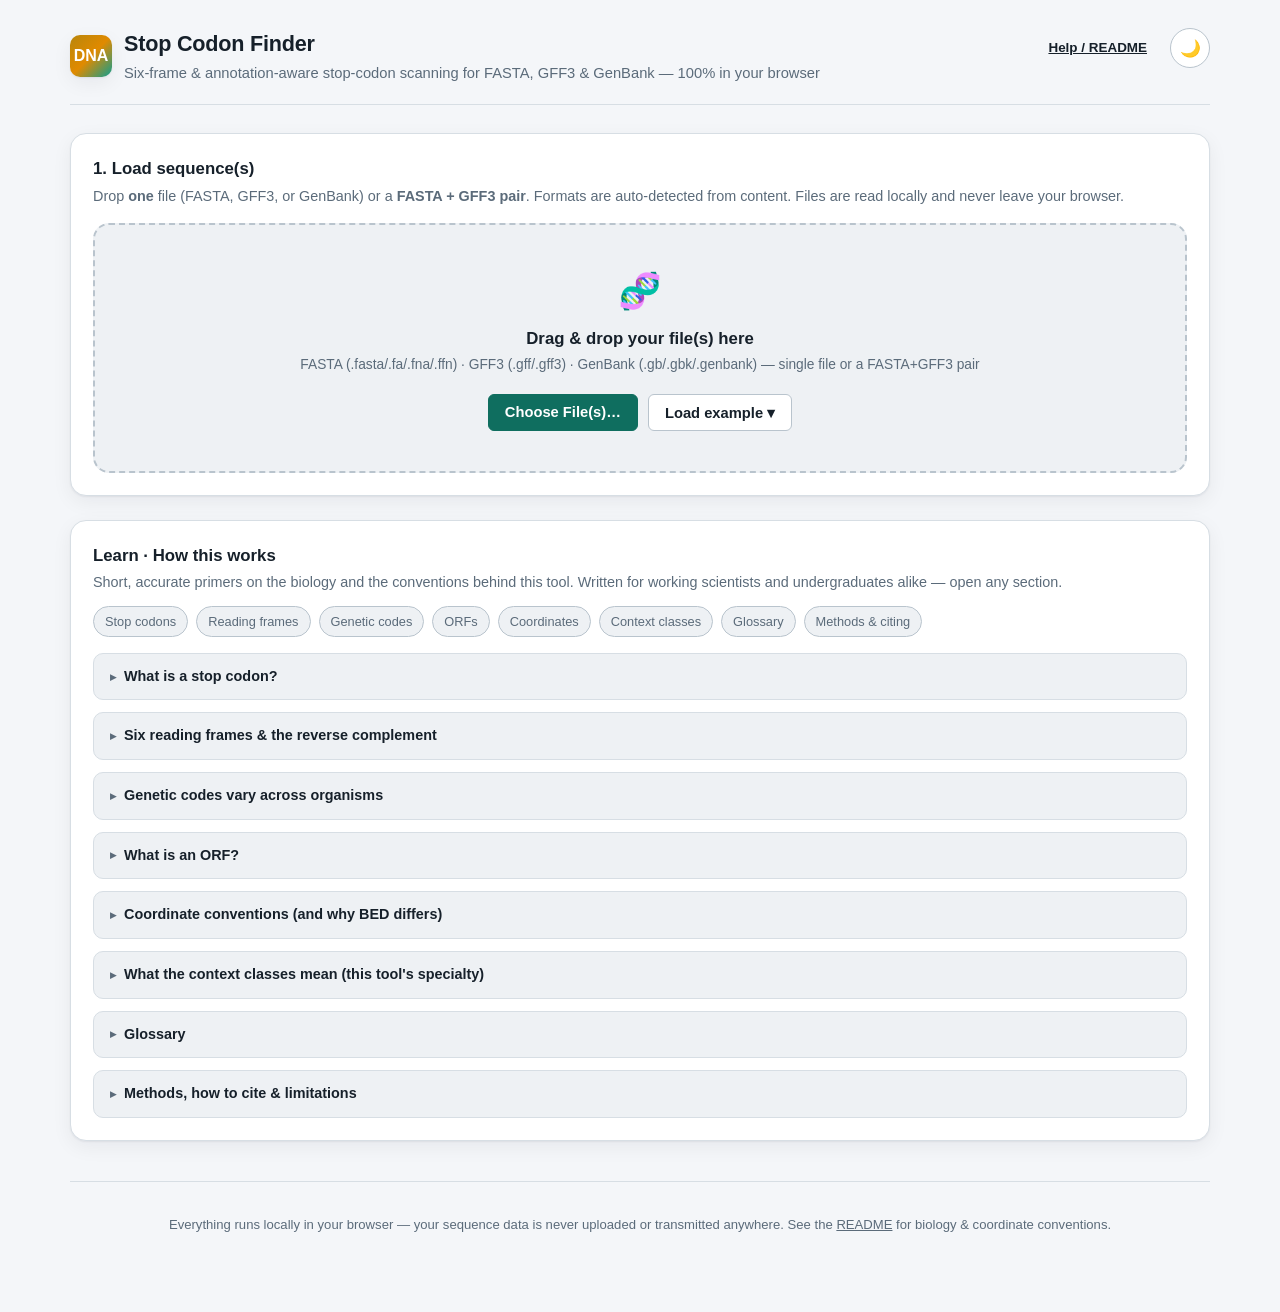
==== index.html @ 19637565 "Add a stop-codon colour key above the results table Data-driven from the active genetic code, using " ====
<!DOCTYPE html>
<html lang="en">
<head>
<meta charset="UTF-8">
<meta name="viewport" content="width=device-width, initial-scale=1">
<title>Stop Codon Finder</title>
<meta name="description" content="Six-frame &amp; annotation-aware stop-codon scanning for FASTA, GFF3 &amp; GenBank -- 100% in your browser. No upload, no backend.">
<link rel="icon" href="data:image/svg+xml,%3Csvg xmlns='http://www.w3.org/2000/svg' viewBox='0 0 100 100'%3E%3Ctext y='.9em' font-size='90'%3E%F0%9F%A7%AC%3C/text%3E%3C/svg%3E">
<link rel="stylesheet" href="css/styles.css">
</head>
<body>
<noscript>
  <div style="padding:24px;font-family:sans-serif;">
    Stop Codon Finder requires JavaScript to run (all scanning happens locally in your browser -- nothing is uploaded). Please enable JavaScript to continue.
  </div>
</noscript>

<div class="app-shell">

  <header class="app-header">
    <div class="brand">
      <div class="brand-mark" aria-hidden="true">DNA</div>
      <div>
        <h1>Stop Codon Finder</h1>
        <p>Six-frame &amp; annotation-aware stop-codon scanning for FASTA, GFF3 &amp; GenBank &mdash; 100% in your browser</p>
      </div>
    </div>
    <div class="header-actions">
      <a class="btn btn-ghost btn-sm" href="README.md" target="_blank" rel="noopener">Help / README</a>
      <button id="theme-toggle" class="icon-toggle" type="button" aria-pressed="false" aria-label="Toggle dark mode">
        <span id="theme-toggle-icon" aria-hidden="true">&#127769;</span>
      </button>
    </div>
  </header>

  <main>

    <!-- ============================ CARD 1: LOAD ========================= -->
    <section class="card" id="upload-section" aria-labelledby="upload-heading">
      <h2 id="upload-heading">1. Load sequence(s)</h2>
      <p class="section-intro">Drop <strong>one</strong> file (FASTA, GFF3, or GenBank) or a <strong>FASTA&nbsp;+&nbsp;GFF3 pair</strong>. Formats are auto-detected from content. Files are read locally and never leave your browser.</p>

      <div id="dropzone" class="dropzone" tabindex="0" role="button" aria-label="Drag and drop up to two files here, or press Enter to choose files">
        <span class="dz-icon" aria-hidden="true">&#129516;</span>
        <div class="dz-title">Drag &amp; drop your file(s) here</div>
        <div class="dz-sub">FASTA (.fasta/.fa/.fna/.ffn) &middot; GFF3 (.gff/.gff3) &middot; GenBank (.gb/.gbk/.genbank) &mdash; single file or a FASTA+GFF3 pair</div>
        <div class="dz-actions">
          <button id="choose-file-btn" class="btn btn-primary" type="button">Choose File(s)&hellip;</button>
          <div class="menu" id="example-menu">
            <button id="load-example-btn" class="btn" type="button" aria-haspopup="true" aria-expanded="false">Load example &#9662;</button>
            <div class="menu-list" id="example-list" role="menu" hidden>
              <button type="button" role="menuitem" data-example="fasta">FASTA (synthetic, both strands)</button>
              <button type="button" role="menuitem" data-example="pair">FASTA + GFF3 pair (annotated)</button>
              <button type="button" role="menuitem" data-example="genbank">GenBank (sequence + features)</button>
              <button type="button" role="menuitem" data-example="lambda">Lambda phage (real, 48 kb GenBank)</button>
            </div>
          </div>
        </div>
        <input id="file-input" class="visually-hidden" type="file" multiple
               accept=".fasta,.fa,.fna,.ffn,.txt,.gff,.gff3,.gtf,.gb,.gbk,.genbank,.gbff" aria-hidden="true" tabindex="-1">
      </div>

      <div id="slots" class="slots" hidden>
        <div class="slot" id="slot-a" data-role="sequence">
          <div class="slot-head"><span class="slot-tag">Sequence</span></div>
          <div class="slot-body" id="slot-a-body"></div>
        </div>
        <div class="slot" id="slot-b" data-role="annotation">
          <div class="slot-head"><span class="slot-tag">Annotation</span></div>
          <div class="slot-body" id="slot-b-body"></div>
        </div>
      </div>

      <div class="load-footer" id="load-footer" hidden>
        <button id="reset-btn" class="btn btn-ghost btn-sm" type="button">Clear / Reset</button>
      </div>
    </section>

    <!-- =========================== CARD 2: SETTINGS ===================== -->
    <section class="card" id="settings-section" aria-labelledby="settings-heading" hidden>
      <h2 id="settings-heading">2. Scan settings</h2>

      <div class="settings-grid">
        <div class="setting">
          <span class="setting-label" id="mode-label">Scan mode<span class="help" tabindex="0" role="note" aria-label="Scan mode help" data-tip="All stop codons reports every stop in all six frames. Coding / predicted keeps only stops that terminate an annotated CDS, or (with no annotation) the stops that end predicted ORFs.">?</span></span>
          <div class="segmented" id="mode-group" role="radiogroup" aria-labelledby="mode-label">
            <button type="button" class="seg" role="radio" data-mode="all" aria-checked="true" tabindex="0">All stop codons</button>
            <button type="button" class="seg" role="radio" data-mode="coding" aria-checked="false" tabindex="-1">Coding / predicted</button>
          </div>
          <p class="setting-hint" id="mode-hint">Report every stop codon in all six frames.</p>
        </div>

        <div class="setting">
          <label class="setting-label" for="table-select">Genetic code (NCBI translation table)<span class="help" tabindex="0" role="note" aria-label="Genetic code help" data-tip="Which codons mean stop depends on the organism's genetic code. The standard code uses TAA/TAG/TGA, but many organisms differ (e.g. ciliates read TAA/TAG as glutamine). Pick the NCBI table for your organism; the caption below lists the actual stop codons.">?</span></label>
          <select id="table-select" title="Pick the NCBI translation table for your organism; this overrides any auto-detection."></select>
          <p class="setting-hint" id="table-stops-caption">Stops: TAA, TAG, TGA</p>
          <p class="setting-hint" id="table-help">Pick the NCBI translation table for your organism; this overrides any auto-detection.</p>
        </div>

        <div class="setting" id="organism-setting">
          <label class="setting-label" for="organism-input">Organism <span class="setting-optional">(optional)</span></label>
          <input type="text" id="organism-input" list="organism-list" autocomplete="off" spellcheck="false"
                 placeholder="e.g. Escherichia coli"
                 title="Type your organism to auto-pick a translation table. The dropdown always wins if you change it.">
          <datalist id="organism-list">
            <option value="Escherichia coli"></option>
            <option value="Lambda phage"></option>
            <option value="Mycoplasma"></option>
            <option value="Saccharomyces cerevisiae"></option>
            <option value="Homo sapiens"></option>
            <option value="Human mitochondrion"></option>
            <option value="Tetrahymena"></option>
            <option value="Chloroplast / plastid"></option>
            <option value="Arabidopsis thaliana"></option>
          </datalist>
          <p class="setting-hint">Sets the translation table above from your organism. Manual changes to the dropdown always win.</p>
        </div>

        <div class="setting" id="minorf-setting" hidden>
          <label class="setting-label" for="minorf-number">Minimum ORF length</label>
          <div class="slider-row">
            <input type="range" id="minorf-slider" min="1" max="150" step="1" value="30" aria-label="Minimum ORF length in codons">
            <input type="number" id="minorf-number" min="1" max="5000" step="1" value="30" aria-label="Minimum ORF length in codons">
            <span class="unit">codons</span>
          </div>
          <label class="check" id="altstarts-wrap"><input type="checkbox" id="alt-starts-toggle"> Allow alternative start codons (GTG, TTG)</label>
        </div>
      </div>

      <details class="disclosure" id="advanced-disclosure">
        <summary>Advanced options &amp; conventions <span class="summary-tag">optional</span></summary>
        <div class="disclosure-body">
          <p>Sensible defaults are applied automatically &mdash; open this only if you need to know exactly how the scan behaves or you are comparing against another tool.</p>
          <ul>
            <li><strong>Start-codon policy.</strong> ORF prediction (used only when you pick <em>Coding / predicted</em> with no annotation loaded) requires an <code>ATG</code> start by default &mdash; the same default as NCBI ORFfinder and EMBOSS. Tick <em>Allow alternative start codons</em> in the Minimum ORF control to also accept <code>GTG</code>/<code>TTG</code> initiators. One ORF is reported per stop (the longest, 5&prime;-most start), so nested internal-ATG ORFs are not enumerated.</li>
            <li><strong>Stop-to-stop vs start-to-stop.</strong> Predicted ORFs are <em>start-to-stop</em> (an initiator is required). Stops that merely bound an open stretch with no start are still reported individually in <em>All stop codons</em> mode.</li>
            <li><strong>Frame convention.</strong> Forward frames <code>+1/+2/+3</code> begin at positions 1/2/3. Reverse frames <code>&minus;1/&minus;2/&minus;3</code> are defined by position in the reverse-complement strand. This is internally consistent but frame <em>labels</em> may not line up 1:1 with ORFfinder or EMBOSS <code>sixpack</code>, which number frames differently.</li>
            <li><strong>Per-feature genetic code.</strong> If your annotation declares one consistent <code>transl_table</code>, it is applied to every contig. Mixed declarations across contigs are not applied per-feature &mdash; a single global code is used and you are warned.</li>
            <li><strong>Ambiguity (IUPAC) codes.</strong> A codon is called a stop only when <em>every</em> A/C/G/T resolution is a stop (so <code>TAR</code> = TAA/TAG counts, <code>TGN</code> does not). Codons containing an <code>N</code> or other ambiguous base that could be a stop under some resolutions are reported as a warning, not silently called.</li>
            <li><strong>Stop codon in the CDS?</strong> GFF3/GenBank/RefSeq include the stop as the last 3&nbsp;bp of the CDS; Ensembl GTF excludes it as a separate feature. Terminator detection tolerates both conventions.</li>
          </ul>
          <p>Coordinates are <strong>1-based, inclusive, forward-strand</strong> for both strands (matching GFF3/GenBank). See <em>Learn &middot; How this works</em> below for worked examples.</p>
        </div>
      </details>

      <div id="code-note" class="code-note" role="status" hidden>
        <span class="code-note-icon" aria-hidden="true">&#8505;</span>
        <span id="code-note-text" class="code-note-text"></span>
        <button id="code-note-dismiss" class="code-note-dismiss" type="button" aria-label="Dismiss note">&times;</button>
      </div>

      <p class="settings-summary" id="settings-summary"></p>
      <div class="settings-actions">
        <button id="run-btn" class="btn btn-primary" type="button">Run scan</button>
      </div>
    </section>

    <!-- =============================== BANNERS ========================== -->
    <div id="error-banner" class="banner banner-error" role="alert" hidden>
      <span aria-hidden="true">&#9888;</span>
      <div>
        <strong>Couldn&rsquo;t process that input</strong>
        <span id="error-message"></span>
      </div>
    </div>

    <div id="warning-banner" class="banner banner-warning" role="status" hidden>
      <span aria-hidden="true">&#9888;</span>
      <div>
        <strong>Heads up</strong>
        <span id="warning-message"></span>
      </div>
    </div>

    <div id="info-banner" class="banner banner-info" role="status" hidden>
      <span aria-hidden="true">&#8505;</span>
      <div>
        <strong>Note</strong>
        <span id="info-message"></span>
      </div>
    </div>

    <div id="success-banner" class="banner banner-success" role="status" hidden>
      <span aria-hidden="true">&#10003;</span>
      <div><span id="success-message"></span></div>
    </div>

    <!-- ============================== PROGRESS ========================== -->
    <section class="card progress-panel" id="progress-section" hidden aria-labelledby="progress-heading">
      <div class="progress-top">
        <h2 id="progress-heading">Scanning&hellip;</h2>
        <div class="progress-percent"><span id="progress-percent">0</span><span class="pct">%</span></div>
      </div>
      <div class="progress-track" id="progressbar" role="progressbar" aria-valuemin="0" aria-valuemax="100" aria-valuenow="0">
        <div id="progress-fill" class="progress-fill"></div>
      </div>
      <div class="progress-metrics">
        <span class="pm"><span class="pm-label">Elapsed</span><span id="progress-elapsed" class="pm-val">0:00</span></span>
        <span class="pm"><span class="pm-label">Throughput</span><span id="progress-throughput" class="pm-val">&mdash;</span></span>
        <span class="pm"><span class="pm-label">Remaining</span><span id="progress-eta" class="pm-val">estimating&hellip;</span></span>
      </div>
      <div class="progress-foot">
        <div id="progress-stage" class="progress-stage" aria-live="polite">Preparing&hellip;</div>
        <button id="cancel-btn" class="btn btn-sm btn-danger" type="button">Cancel</button>
      </div>
    </section>

    <!-- =============================== RESULTS ========================== -->
    <div id="results-section" hidden>

      <div id="sanity-nudge" class="nudge" role="alert" hidden>
        <span class="nudge-icon" aria-hidden="true">&#9888;</span>
        <div class="nudge-body">
          <strong>The selected genetic code may be wrong for this data</strong>
          <span id="sanity-nudge-text"></span>
          <div class="nudge-actions">
            <button type="button" class="btn-nudge" id="sanity-nudge-fix">Review genetic code</button>
          </div>
        </div>
      </div>

      <section class="card" id="summary-card" aria-labelledby="summary-heading">
        <h2 id="summary-heading">Summary<span class="help" tabindex="0" role="note" aria-label="Summary help" data-tip="Totals computed over every hit and every sequence (not just the rows shown in the table). Density is stops per 1,000 bp. GC content is the fraction of G+C bases.">?</span></h2>
        <p class="section-intro" id="summary-provenance" hidden></p>
        <div id="stat-grid" class="stat-grid"></div>
      </section>

      <section class="card" id="frame-card" aria-labelledby="frame-heading">
        <h2 id="frame-heading">Per-frame breakdown<span class="help" tabindex="0" role="note" aria-label="Per-frame help" data-tip="A reading frame is one of three ways to group bases into codons on each strand. +1/+2/+3 read the forward strand starting at base 1/2/3; -1/-2/-3 read the reverse-complement strand. Bars are stacked by codon type.">?</span></h2>
        <p class="section-intro">Stop-codon counts across all six reading frames (forward +1/+2/+3, reverse &minus;1/&minus;2/&minus;3), stacked by codon type.</p>
        <div class="frame-chart-wrap">
          <div id="frame-chart-container" role="img" aria-label="Bar chart of stop codon counts per reading frame"></div>
          <div class="frame-table-wrap">
            <table id="frame-table">
              <caption>Counts per frame</caption>
              <thead><tr id="frame-thead-row"></tr></thead>
              <tbody id="frame-table-body"></tbody>
            </table>
          </div>
        </div>
        <div class="legend" id="frame-legend"></div>
      </section>

      <section class="card" id="viz-card" aria-labelledby="viz-heading">
        <h2 id="viz-heading">Genome map &amp; tracks</h2>
        <p class="section-intro">Stop codons plotted along the sequence. Ticks are colored by codon; hover a tick to highlight the same stop across every view and the results table, or click it to jump to its table row. Charts download as publication-ready SVG or PNG.</p>

        <div class="viz-toolbar" id="viz-toolbar">
          <div class="field" id="viz-record-field" hidden>
            <label for="viz-record-select">Sequence</label>
            <select id="viz-record-select"></select>
          </div>
        </div>

        <div class="viz-block">
          <div class="viz-block-head">
            <h3>Six-frame stop track</h3>
            <div class="viz-dl" data-viz="frame">
              <button type="button" class="btn btn-ghost btn-sm" data-fmt="svg">SVG</button>
              <button type="button" class="btn btn-ghost btn-sm" data-fmt="png">PNG</button>
            </div>
          </div>
          <div class="viz-scroll"><div id="viz-frame" class="viz-canvas"></div></div>
        </div>

        <div class="viz-block">
          <div class="viz-block-head">
            <h3>Stop-codon density</h3>
            <div class="viz-dl" data-viz="density">
              <button type="button" class="btn btn-ghost btn-sm" data-fmt="svg">SVG</button>
              <button type="button" class="btn btn-ghost btn-sm" data-fmt="png">PNG</button>
            </div>
          </div>
          <div class="viz-scroll"><div id="viz-density" class="viz-canvas"></div></div>
        </div>

        <div class="viz-block" id="viz-circular-block" hidden>
          <div class="viz-block-head">
            <h3>Circular genome plot</h3>
            <div class="viz-dl" data-viz="circular">
              <button type="button" class="btn btn-ghost btn-sm" data-fmt="svg">SVG</button>
              <button type="button" class="btn btn-ghost btn-sm" data-fmt="png">PNG</button>
            </div>
          </div>
          <div class="viz-scroll viz-scroll-center"><div id="viz-circular" class="viz-canvas"></div></div>
        </div>
      </section>

      <section class="card" id="genesummary-card" aria-labelledby="genesummary-heading" hidden>
        <h2 id="genesummary-heading">Per-gene summary<span class="help" tabindex="0" role="note" aria-label="Per-gene summary help" data-tip="One row per CDS. Internal stops counts in-frame stop codons inside the coding sequence (a possible pseudogene or recoding signal). Terminator shows the stop codon that ends the CDS, if present.">?</span></h2>
        <p class="section-intro">One row per CDS. An <span class="dot dot-warn" aria-hidden="true"></span> flag marks genes with in-frame internal stop codons (possible pseudogenes). Click a header to sort.</p>
        <div class="table-scroll">
          <table id="genesummary-table">
            <thead><tr id="genesummary-thead-row"></tr></thead>
            <tbody id="genesummary-body"></tbody>
          </table>
        </div>
        <p id="genesummary-note" class="table-note"></p>
      </section>

      <section class="card" id="table-card" aria-labelledby="table-heading">
        <h2 id="table-heading">Results<span class="help" tabindex="0" role="note" aria-label="Results help" data-tip="One row per stop codon. The Context column (with annotation) classifies each stop: CDS terminator, in-frame internal, out-of-frame, non-coding, or intergenic. Coordinates are 1-based inclusive, forward-strand for both strands.">?</span></h2>
        <p class="section-intro">Click a column header to sort. Use the filters to narrow the table &mdash; downloads always include every hit, regardless of filters.</p>

        <div id="readthrough-note" class="inline-explainer" hidden>
          <span class="ie-icon" aria-hidden="true">&#129516;</span>
          <div class="ie-body">
            <strong><span id="readthrough-count"></span> in-frame stop(s) fall inside an annotated CDS.</strong>
            <p>An in-frame stop within a coding sequence is not necessarily a defect. It is a <em>candidate</em> for programmed translational readthrough, selenocysteine (<code>TGA</code>&rarr;Sec) or pyrrolysine (<code>TAG</code>&rarr;Pyl) recoding, a &minus;1/+1 programmed ribosomal frameshift, a pseudogene, or an annotation/sequencing artifact &mdash; none of which can be distinguished from sequence alone. Genuine Sec/Pyl recodings declared via GenBank <code>/transl_except</code> are shown separately as &ldquo;Recoded&rdquo; and excluded from the pseudogene counts.</p>
          </div>
        </div>

        <div class="controls-row">
          <div class="field">
            <label for="filter-seqid">Sequence ID contains</label>
            <input type="text" id="filter-seqid" placeholder="e.g. contig_1">
          </div>
          <div class="field" id="filter-gene-field" hidden>
            <label for="filter-gene">Gene contains</label>
            <input type="text" id="filter-gene" placeholder="e.g. dnaA">
          </div>
          <div class="field">
            <label for="filter-codon">Codon</label>
            <select id="filter-codon"><option value="all">All codons</option></select>
          </div>
          <div class="field">
            <label for="filter-strand">Strand</label>
            <select id="filter-strand">
              <option value="all">Both strands</option>
              <option value="+">Forward (+)</option>
              <option value="-">Reverse (&minus;)</option>
            </select>
          </div>
          <div class="field" id="filter-context-field" hidden>
            <label for="filter-context">Context</label>
            <select id="filter-context">
              <option value="all">All contexts</option>
              <option value="cds-terminator">CDS terminator</option>
              <option value="cds-internal-inframe">Within CDS (in-frame)</option>
              <option value="cds-internal-outframe">Within CDS (out-of-frame)</option>
              <option value="within-noncoding-gene">Within non-coding gene</option>
              <option value="intergenic">Intergenic</option>
              <option value="orf-terminator">ORF-predicted terminator</option>
            </select>
          </div>
          <div class="spacer"></div>
          <div class="download-row">
            <button id="download-csv-btn" class="btn" type="button">CSV</button>
            <button id="download-json-btn" class="btn" type="button">JSON</button>
            <button id="download-gff3-btn" class="btn" type="button" title="GFF3 (1-based inclusive; phase column 0, reading frame in a frame= attribute)">GFF3</button>
            <button id="download-bed-btn" class="btn" type="button" title="BED (0-based half-open; chromStart = start − 1)">BED</button>
            <label class="check bed9-check"><input type="checkbox" id="bed9-toggle"> color by codon (BED9)</label>
            <button id="download-fna-btn" class="btn" type="button" hidden title="Nucleotide FASTA of predicted ORFs / CDS">ORFs .fna</button>
            <button id="download-faa-btn" class="btn" type="button" hidden title="Translated protein FASTA (uses the selected genetic code)">Proteins .faa</button>
          </div>
        </div>
        <p id="export-note" class="table-note">Downloads include every hit (filters affect the table only). Coordinates: CSV / JSON / GFF3 are <strong>1-based, inclusive</strong>; BED is <strong>0-based, half-open</strong> (chromStart = start&nbsp;&minus;&nbsp;1). Each hit keeps one stable ID across all formats.</p>

        <div id="codon-legend" class="legend codon-legend" role="list" aria-label="Stop codon colour key"></div>

        <div class="table-scroll">
          <table id="results-table">
            <thead><tr id="results-thead-row"></tr></thead>
            <tbody id="results-tbody"></tbody>
          </table>
        </div>
        <p id="table-note" class="table-note"></p>
      </section>

    </div>

    <!-- ============================ LEARN / EDUCATION =================== -->
    <section class="card learn-card" id="learn-section" aria-labelledby="learn-heading">
      <h2 id="learn-heading">Learn &middot; How this works</h2>
      <p class="section-intro">Short, accurate primers on the biology and the conventions behind this tool. Written for working scientists and undergraduates alike &mdash; open any section.</p>
      <nav class="learn-quick" aria-label="Jump to explainer">
        <a href="#learn-stop">Stop codons</a>
        <a href="#learn-frames">Reading frames</a>
        <a href="#learn-code">Genetic codes</a>
        <a href="#learn-orf">ORFs</a>
        <a href="#learn-coords">Coordinates</a>
        <a href="#learn-context">Context classes</a>
        <a href="#learn-glossary">Glossary</a>
        <a href="#learn-methods">Methods &amp; citing</a>
      </nav>

      <details class="disclosure" id="learn-stop">
        <summary>What is a stop codon?</summary>
        <div class="disclosure-body">
          <p>A <strong>stop codon</strong> is a three-base codon that signals the ribosome to end translation instead of adding an amino acid. In the standard genetic code there are three:</p>
          <ul>
            <li><code>TAA</code> &mdash; historically named <strong>ochre</strong></li>
            <li><code>TAG</code> &mdash; <strong>amber</strong></li>
            <li><code>TGA</code> &mdash; <strong>opal</strong> (also &ldquo;umber&rdquo;)</li>
          </ul>
          <p>(DNA is shown with <code>T</code>; in mRNA these are <code>UAA</code>, <code>UAG</code>, <code>UGA</code>.) The classic ochre/amber/opal names apply <em>only</em> to these three &mdash; other stop codons in non-standard codes have no such name and are simply labelled &ldquo;stop&rdquo; here.</p>
          <p><strong>The stop set is not universal.</strong> Which codons stop depends on the organism's genetic code (see below). For example ciliates read <code>TAA</code>/<code>TAG</code> as glutamine (leaving <code>TGA</code> as the only stop), vertebrate mitochondria add <code>AGA</code>/<code>AGG</code> as stops, and some organisms use unusual stops such as <code>TCA</code> or <code>TTA</code>. This tool always derives the stop set from the selected NCBI table, never from a hard-coded TAA/TAG/TGA assumption.</p>
        </div>
      </details>

      <details class="disclosure" id="learn-frames">
        <summary>Six reading frames &amp; the reverse complement</summary>
        <div class="disclosure-body">
          <p>Because codons are read three bases at a time and DNA is double-stranded, any sequence has <strong>six reading frames</strong>: three on the forward strand (<code>+1</code>, <code>+2</code>, <code>+3</code>, starting at base 1, 2, 3) and three on the reverse strand (<code>&minus;1</code>, <code>&minus;2</code>, <code>&minus;3</code>), read along the <strong>reverse complement</strong>. This tool scans all six.</p>
          <p><strong>Worked example</strong> (a 12&nbsp;bp sequence). Reverse-strand hits are always reported in <em>forward-strand</em> coordinates, so a stop's three bases are contiguous with <code>start &le; end</code>, just like a forward hit:</p>
          <div class="example-box">
<span class="lbl">pos&nbsp;:</span>&nbsp;&nbsp;1&nbsp;&nbsp;2&nbsp;&nbsp;3&nbsp;&nbsp;<span class="hl-plus">4&nbsp;&nbsp;5&nbsp;&nbsp;6</span>&nbsp;&nbsp;7&nbsp;&nbsp;8&nbsp;&nbsp;9&nbsp;<span class="hl-minus">10&nbsp;11&nbsp;12</span>
<span class="lbl">+&nbsp;&nbsp;&nbsp;:</span>&nbsp;&nbsp;C&nbsp;&nbsp;A&nbsp;&nbsp;T&nbsp;&nbsp;<span class="hl-plus">T&nbsp;&nbsp;A&nbsp;&nbsp;A</span>&nbsp;&nbsp;G&nbsp;&nbsp;G&nbsp;&nbsp;C&nbsp;&nbsp;<span class="hl-minus">T&nbsp;&nbsp;C&nbsp;&nbsp;A</span>
<span class="lbl">revcomp:</span>&nbsp;<span class="hl-minus">T&nbsp;&nbsp;G&nbsp;&nbsp;A</span>&nbsp;&nbsp;G&nbsp;&nbsp;C&nbsp;&nbsp;C&nbsp;&nbsp;T&nbsp;&nbsp;T&nbsp;&nbsp;A&nbsp;&nbsp;A&nbsp;&nbsp;T&nbsp;&nbsp;G
          </div>
          <p><strong>Forward hit:</strong> in frame <code>+1</code> the codons are [1-3][4-6][7-9][10-12]; positions <span class="hl-plus">4&ndash;6</span> are <code>TAA</code> &rarr; a stop reported as <code>start=4, end=6, strand +</code>.</p>
          <p><strong>Reverse hit:</strong> the reverse complement begins <code>TGA</code> &mdash; a stop. Those three bases are physically the last three of the top strand, so it is reported as <code>start=10, end=12, strand &minus;</code>. Internally: a reverse codon at revcomp offset <code>j</code> in a length-<code>L</code> sequence maps to <code>start = L&minus;2&minus;j</code>, <code>end = L&minus;j</code> (here <code>L=12, j=0</code>).</p>
          <p>Note that frame <em>labels</em> are internally consistent but do not necessarily match how ORFfinder or EMBOSS <code>sixpack</code> number their frames.</p>
        </div>
      </details>

      <details class="disclosure" id="learn-code">
        <summary>Genetic codes vary across organisms</summary>
        <div class="disclosure-body">
          <p>The mapping from codons to amino acids and stops &mdash; the <strong>genetic code</strong> &mdash; is nearly universal but has documented exceptions catalogued by NCBI as numbered <strong>translation tables</strong>. Picking the right table is essential for a stop-codon tool because the exceptions change which codons stop. A few illustrative examples:</p>
          <table class="def-table">
            <thead><tr><th>Table</th><th>Used by</th><th>Stop codons</th></tr></thead>
            <tbody>
              <tr><td>1 &mdash; Standard</td><td>most nuclear genomes</td><td><code>TAA, TAG, TGA</code></td></tr>
              <tr><td>2 &mdash; Vertebrate Mito.</td><td>vertebrate mitochondria</td><td><code>TAA, TAG, AGA, AGG</code></td></tr>
              <tr><td>4 &mdash; Mold Mito. / Mycoplasma</td><td>Mycoplasma, some mito.</td><td><code>TAA, TAG</code> (<code>TGA</code>=Trp)</td></tr>
              <tr><td>6 &mdash; Ciliate Nuclear</td><td>Tetrahymena, Paramecium</td><td><code>TGA</code> only</td></tr>
              <tr><td>11 &mdash; Bacterial/Plastid</td><td>bacteria, archaea, plastids</td><td><code>TAA, TAG, TGA</code></td></tr>
              <tr><td>22 &mdash; <em>Scenedesmus</em> Mito.</td><td>a green-alga mito.</td><td><code>TCA, TAA, TGA</code></td></tr>
              <tr><td>23 &mdash; <em>Thraustochytrium</em></td><td>a stramenopile mito.</td><td><code>TTA, TAA, TAG, TGA</code></td></tr>
            </tbody>
          </table>
          <p>A handful of codes (NCBI tables 27, 28, 31) have <strong>context-dependent / ambiguous</strong> stops &mdash; the same codon is sometimes read through as an amino acid. These cannot be resolved from sequence alone, so this tool surfaces them as ambiguous rather than silently calling them. The stop set for whichever table you select is always shown in the caption under the genetic-code menu.</p>
        </div>
      </details>

      <details class="disclosure" id="learn-orf">
        <summary>What is an ORF?</summary>
        <div class="disclosure-body">
          <p>An <strong>open reading frame (ORF)</strong> is a stretch of a single frame that can be translated without interruption. Two common definitions differ in whether a start codon is required:</p>
          <ul>
            <li><strong>Start-to-stop:</strong> from an initiation codon (usually <code>ATG</code>) to the next in-frame stop. This is what this tool predicts when you choose <em>Coding / predicted</em> with no annotation.</li>
            <li><strong>Stop-to-stop:</strong> the maximal open stretch between two stops, with no start required &mdash; useful for finding coding potential regardless of the initiator.</li>
          </ul>
          <p><strong>Alternative starts.</strong> Besides <code>ATG</code>, many genomes initiate at <code>GTG</code> or <code>TTG</code> (and others, depending on the code). Matching NCBI ORFfinder and EMBOSS defaults, this tool uses <strong>ATG-only</strong> by default and lets you opt in to alternative start codons. One ORF is reported per terminating stop (the longest, 5&prime;-most start), and a minimum length filter removes spurious short ORFs.</p>
        </div>
      </details>

      <details class="disclosure" id="learn-coords">
        <summary>Coordinate conventions (and why BED differs)</summary>
        <div class="disclosure-body">
          <p>This tool reports positions as <strong>1-based, fully inclusive</strong>, on the <strong>forward (plus) strand for both strands</strong>, with <code>start &le; end</code> &mdash; the same convention as GFF3, GTF, GenBank, VCF and SAM. A 3&nbsp;bp codon at the 4th base spans positions <code>4&ndash;6</code>.</p>
          <p><strong>BED is different.</strong> BED (and internal genome-browser/BAM coordinates) are <strong>0-based, half-open</strong> <code>[start, end)</code>. The same codon is BED <code>3 6</code>. Conversion is <code>chromStart = start &minus; 1</code>, <code>chromEnd = end</code>. This tool's BED export applies exactly that shift; CSV/JSON/GFF3 exports stay 1-based inclusive. Every hit keeps one stable ID across all export formats so rows can be cross-referenced.</p>
          <p><strong>Stop codon in the CDS?</strong> GFF3/GenBank/RefSeq include the stop as the CDS's last 3&nbsp;bp; Ensembl GTF places it in a separate <code>stop_codon</code> feature. Terminator detection here tolerates both.</p>
        </div>
      </details>

      <details class="disclosure" id="learn-context">
        <summary>What the context classes mean (this tool's specialty)</summary>
        <div class="disclosure-body">
          <p>When you load an annotation (GFF3 or GenBank), every stop is classified by where it falls relative to genes &mdash; a layer most stop-codon tools do not offer:</p>
          <div class="ctx-key">
            <span class="ctx-key-item"><span class="ctx-badge ctx-cds-terminator">CDS terminator</span> the stop that ends a coding sequence &mdash; expected and normal.</span>
          </div>
          <div class="ctx-key">
            <span class="ctx-key-item"><span class="ctx-badge ctx-cds-internal-inframe">In-frame internal</span> an in-frame stop <em>inside</em> a CDS &mdash; a readthrough / selenocysteine / frameshift / pseudogene / artifact candidate.</span>
          </div>
          <div class="ctx-key">
            <span class="ctx-key-item"><span class="ctx-badge ctx-cds-recoded">Recoded</span> a stop known to be recoded (Sec/Pyl via <code>/transl_except</code>, or a per-CDS code) &mdash; not a premature stop.</span>
          </div>
          <div class="ctx-key">
            <span class="ctx-key-item"><span class="ctx-badge ctx-cds-internal-outframe">Out-of-frame</span> a stop overlapping a CDS but in a different frame &mdash; usually not biologically relevant to that gene.</span>
          </div>
          <div class="ctx-key">
            <span class="ctx-key-item"><span class="ctx-badge ctx-within-noncoding-gene">Non-coding gene</span> inside an annotated non-coding feature (e.g. rRNA/tRNA).</span>
          </div>
          <div class="ctx-key">
            <span class="ctx-key-item"><span class="ctx-badge ctx-intergenic">Intergenic</span> between genes, in unannotated sequence.</span>
          </div>
          <div class="ctx-key">
            <span class="ctx-key-item"><span class="ctx-badge ctx-orf-terminator">ORF terminator</span> ends a <em>predicted</em> ORF (when no annotation is loaded).</span>
          </div>
          <p>Terminator detection accepts both the stop-included (GFF3/GenBank) and stop-excluded (Ensembl GTF) conventions, and honours a per-feature <code>transl_table</code> when the annotation declares one consistently.</p>
        </div>
      </details>

      <details class="disclosure" id="learn-glossary">
        <summary>Glossary</summary>
        <div class="disclosure-body">
          <dl class="glossary">
            <dt>Codon</dt><dd>Three consecutive nucleotides read as one unit during translation.</dd>
            <dt>Stop codon</dt><dd>A codon that terminates translation (<code>TAA/TAG/TGA</code> in the standard code; varies by genetic code).</dd>
            <dt>Reading frame</dt><dd>One of three ways to partition a strand into codons; six total across both strands.</dd>
            <dt>Reverse complement</dt><dd>The opposite strand read 5&prime;&rarr;3&prime;: complement each base (A&harr;T, G&harr;C) and reverse the order.</dd>
            <dt>ORF (open reading frame)</dt><dd>An uninterrupted, translatable stretch of one frame (start-to-stop or stop-to-stop).</dd>
            <dt>CDS (coding sequence)</dt><dd>The portion of a gene annotated as protein-coding.</dd>
            <dt>Genetic code / translation table</dt><dd>The codon&rarr;amino-acid/stop mapping; NCBI numbers the known variants.</dd>
            <dt>Terminator</dt><dd>The stop codon that ends a CDS or ORF.</dd>
            <dt>Premature / internal stop</dt><dd>An in-frame stop before the annotated end of a CDS.</dd>
            <dt>Readthrough</dt><dd>Translation continuing past a stop codon, recoding it to an amino acid.</dd>
            <dt>Selenocysteine (Sec) / Pyrrolysine (Pyl)</dt><dd>Amino acids inserted at recoded <code>TGA</code>/<code>TAG</code> codons, directed by context elements &mdash; not deducible from sequence alone.</dd>
            <dt>Pseudogene</dt><dd>A gene-like sequence disrupted by mutations such as premature stops or frameshifts.</dd>
            <dt>GC content</dt><dd>The percentage of bases that are G or C.</dd>
            <dt>Ochre / amber / opal</dt><dd>Historical names for <code>TAA</code> / <code>TAG</code> / <code>TGA</code>.</dd>
            <dt>IUPAC ambiguity code</dt><dd>A letter standing for several possible bases (e.g. <code>R</code> = A or G, <code>N</code> = any).</dd>
          </dl>
        </div>
      </details>

      <details class="disclosure" id="learn-methods">
        <summary>Methods, how to cite &amp; limitations</summary>
        <div class="disclosure-body">
          <p><strong>Methods.</strong> Each sequence is scanned in all six reading frames for the stop codons of the selected NCBI translation table (derived from the table's amino-acid string, not hard-coded). Circular genomes are additionally scanned across the origin junction. With an annotation loaded, each stop is classified by its position relative to CDS/gene features; without one, ORFs can be predicted and their terminators reported. All computation runs locally in your browser &mdash; no sequence data is ever uploaded.</p>
          <p><strong>Limitations.</strong></p>
          <div class="limitations">
            <ul>
              <li><strong>Recoding cannot be called from sequence alone.</strong> In-frame internal stops are flagged as <em>candidates</em> for readthrough / selenocysteine / frameshift / pseudogene / artifact; only annotation (e.g. GenBank <code>/transl_except</code>) can confirm a genuine recoding.</li>
              <li><strong>Circular ORFs are not joined across the origin.</strong> Origin-crossing stop <em>codons</em> are scanned, but predicted ORFs are not stitched across the origin.</li>
              <li><strong>Ambiguity handling is conservative.</strong> A codon is called a stop only when every IUPAC resolution is a stop; ambiguous codons that could be a stop are surfaced as a warning, not called.</li>
              <li><strong>Frame numbering</strong> is internally consistent but may not match other tools' labels.</li>
              <li><strong>Background-tab throttling.</strong> Browsers slow timers in background tabs, so a scan may pause and resume when you switch away and back.</li>
            </ul>
          </div>
          <p><strong>How to cite.</strong> This is an open, client-side utility; there is no associated publication. A suggested acknowledgement:</p>
          <div class="cite-block">Stop Codon Finder (six-frame, annotation-aware stop-codon scanner). Genetic codes per NCBI translation tables. Accessed <span id="cite-date"></span>.</div>
          <p>Underlying standards and references:</p>
          <div class="ext-links">
            <a href="https://www.ncbi.nlm.nih.gov/Taxonomy/Utils/wprintgc.cgi" target="_blank" rel="noopener">NCBI Genetic Codes</a>
            <a href="https://github.com/The-Sequence-Ontology/Specifications/blob/master/gff3.md" target="_blank" rel="noopener">GFF3 spec</a>
            <a href="https://genome.ucsc.edu/FAQ/FAQformat.html#format1" target="_blank" rel="noopener">UCSC BED format</a>
            <a href="https://www.insdc.org/submitting-standards/feature-table/" target="_blank" rel="noopener">INSDC Feature Table</a>
            <a href="https://www.bioinformatics.org/sms2/iupac.html" target="_blank" rel="noopener">IUPAC codes</a>
          </div>
        </div>
      </details>
    </section>

  </main>

  <footer>
    <p>Everything runs locally in your browser &mdash; your sequence data is never uploaded or transmitted anywhere. See the <a href="README.md" target="_blank" rel="noopener">README</a> for biology &amp; coordinate conventions.</p>
  </footer>

</div>

<div id="live-region" class="visually-hidden" aria-live="polite"></div>

<script src="js/tables.js"></script>
<script src="js/parser.js"></script>
<script src="js/genbank.js"></script>
<script src="js/gff.js"></script>
<script src="js/input.js"></script>
<script src="js/scanner.js"></script>
<script src="js/annotate.js"></script>
<script src="js/orf.js"></script>
<script src="js/report.js"></script>
<script src="js/export.js"></script>
<script src="js/viz.js"></script>
<script src="js/progress.js"></script>
<script src="js/sample.js"></script>
<script src="js/app.js"></script>
</body>
</html>
---- css/styles.css ----
/* ==========================================================================
   Stop Codon Finder -- stylesheet
   Modern "scientific software" aesthetic. Light + dark themes via CSS custom
   properties, switchable by prefers-color-scheme or the manual toggle (which
   stamps data-theme on <html>). No external assets -- file:// safe.
   ========================================================================== */

:root {
  --font-sans: -apple-system, BlinkMacSystemFont, "Segoe UI", Roboto, Helvetica, Arial, sans-serif;
  --font-mono: "SFMono-Regular", Consolas, "Liberation Mono", Menlo, monospace;

  --radius-sm: 6px;
  --radius-md: 10px;
  --radius-lg: 16px;

  /* Ordered codon color ramp -- assigned to the active table's ordered stop
     list by INDEX (--codon-1 = first stop, etc.), never by codon name, so a
     codon never means two different colors. */
  --codon-1: #b8860b; /* ochre  */
  --codon-2: #e08a00; /* amber  */
  --codon-3: #0f9e8f; /* opal   */
  --codon-4: #5b6cc4; /* indigo */
  --codon-5: #b5468b; /* magenta*/
  --codon-6: #6c7a89; /* slate  */

  /* Legacy aliases kept for any inline reference */
  --ochre: var(--codon-1);
  --amber: var(--codon-2);
  --opal: var(--codon-3);

  /* Darker codon "ink" ramp for the codon colored as TEXT on the light card
     (results-table pills). The saturated --codon-N above stay for chart FILLS;
     these are darkened to meet WCAG AA (>=4.5:1) on --bg-elevated (#fff), since
     the standard-stop hues (ochre/amber/opal) fail as small bold text on white.
     Overridden back to the bright hues in dark mode. */
  --codon-1-ink: #8a6300;
  --codon-2-ink: #9a5b00;
  --codon-3-ink: #0b6f64;
  --codon-4-ink: #4a58ab;
  --codon-5-ink: #9c3874;
  --codon-6-ink: #566470;

  --strand-plus: #2563eb;
  --strand-minus: #a855f7;
  /* Darker purple for the '-' strand pill text on white (bright #a855f7 fails AA). */
  --strand-minus-ink: #7c34c6;

  /* Context hues */
  --ctx-terminator: #157a52;
  --ctx-terminator-bg: rgba(21, 122, 82, 0.14);
  --ctx-inframe-cds: #0f766e;
  --ctx-inframe-cds-bg: rgba(15, 118, 110, 0.14);
  --ctx-outframe: #a15c00;
  --ctx-outframe-bg: rgba(161, 92, 0, 0.14);
  --ctx-noncoding: #566573;
  --ctx-noncoding-bg: rgba(86, 101, 115, 0.14);
  --ctx-intergenic: #6c7a89;
  --ctx-intergenic-bg: rgba(108, 122, 137, 0.12);
  --ctx-orf: #4d5db0;
  --ctx-orf-bg: rgba(91, 108, 196, 0.16);

  /* Light theme */
  --bg: #f4f6f9;
  --bg-elevated: #ffffff;
  --bg-subtle: #eef1f4;
  --bg-inset: #e7ecf1;
  --text: #16202a;
  --text-muted: #5b6b7a;
  --text-faint: #8a97a3;
  --border: #d7dee4;
  --border-strong: #b9c4cd;
  --accent: #0f6e5f;
  --accent-strong: #0b5346;
  --accent-contrast: #ffffff;
  --accent-bg: rgba(15, 110, 95, 0.10);
  --focus-ring: #2563eb;
  --danger: #b3261e;
  --danger-bg: #fdecea;
  --warning: #8a5a00;
  --warning-bg: #fff6e0;
  --info: #0b5b8c;
  --info-bg: #e8f3fb;
  --success: #157a52;
  --success-bg: #e6f5ee;
  --shadow: 0 1px 2px rgba(16, 24, 32, 0.06), 0 6px 20px rgba(16, 24, 32, 0.06);
}

:root[data-theme="dark"] {
  --codon-1: #d8a938;
  --codon-2: #f0a844;
  --codon-3: #35d0b6;
  --codon-4: #8fa0e8;
  --codon-5: #e07ac0;
  --codon-6: #9aa7b4;

  /* On the dark card the bright hues already pass AA, so the pill ink IS the
     chart hue. */
  --codon-1-ink: var(--codon-1);
  --codon-2-ink: var(--codon-2);
  --codon-3-ink: var(--codon-3);
  --codon-4-ink: var(--codon-4);
  --codon-5-ink: var(--codon-5);
  --codon-6-ink: var(--codon-6);
  --strand-minus-ink: var(--strand-minus);

  --ctx-terminator: #52d59a;
  --ctx-terminator-bg: rgba(82, 213, 154, 0.16);
  --ctx-inframe-cds: #4fd7c6;
  --ctx-inframe-cds-bg: rgba(79, 215, 198, 0.16);
  --ctx-outframe: #f0b45a;
  --ctx-outframe-bg: rgba(240, 180, 90, 0.16);
  --ctx-noncoding: #a9b6c2;
  --ctx-noncoding-bg: rgba(169, 182, 194, 0.14);
  --ctx-intergenic: #9aa7b4;
  --ctx-intergenic-bg: rgba(154, 167, 180, 0.12);
  --ctx-orf: #a3b1f0;
  --ctx-orf-bg: rgba(143, 160, 232, 0.18);

  --bg: #0f1417;
  --bg-elevated: #161d22;
  --bg-subtle: #1c242a;
  --bg-inset: #121a1f;
  --text: #e7edf1;
  --text-muted: #9db0bd;
  --text-faint: #6f8090;
  --border: #2a343b;
  --border-strong: #3c4952;
  --accent: #35d0b6;
  --accent-strong: #5fe2cb;
  --accent-contrast: #06201b;
  --accent-bg: rgba(53, 208, 182, 0.12);
  --focus-ring: #5fb0ff;
  --danger: #ff6b60;
  --danger-bg: #3a1613;
  --warning: #ffc247;
  --warning-bg: #332405;
  --info: #6cc4ff;
  --info-bg: #0c2433;
  --success: #52d59a;
  --success-bg: #0e2a1e;
  --shadow: 0 1px 2px rgba(0, 0, 0, 0.4), 0 10px 30px rgba(0, 0, 0, 0.35);
}

@media (prefers-color-scheme: dark) {
  :root:not([data-theme="light"]) {
    --codon-1: #d8a938;
    --codon-2: #f0a844;
    --codon-3: #35d0b6;
    --codon-4: #8fa0e8;
    --codon-5: #e07ac0;
    --codon-6: #9aa7b4;

    --codon-1-ink: var(--codon-1);
    --codon-2-ink: var(--codon-2);
    --codon-3-ink: var(--codon-3);
    --codon-4-ink: var(--codon-4);
    --codon-5-ink: var(--codon-5);
    --codon-6-ink: var(--codon-6);
    --strand-minus-ink: var(--strand-minus);

    --ctx-terminator: #52d59a;
    --ctx-terminator-bg: rgba(82, 213, 154, 0.16);
    --ctx-inframe-cds: #4fd7c6;
    --ctx-inframe-cds-bg: rgba(79, 215, 198, 0.16);
    --ctx-outframe: #f0b45a;
    --ctx-outframe-bg: rgba(240, 180, 90, 0.16);
    --ctx-noncoding: #a9b6c2;
    --ctx-noncoding-bg: rgba(169, 182, 194, 0.14);
    --ctx-intergenic: #9aa7b4;
    --ctx-intergenic-bg: rgba(154, 167, 180, 0.12);
    --ctx-orf: #a3b1f0;
    --ctx-orf-bg: rgba(143, 160, 232, 0.18);

    --bg: #0f1417;
    --bg-elevated: #161d22;
    --bg-subtle: #1c242a;
    --bg-inset: #121a1f;
    --text: #e7edf1;
    --text-muted: #9db0bd;
    --text-faint: #6f8090;
    --border: #2a343b;
    --border-strong: #3c4952;
    --accent: #35d0b6;
    --accent-strong: #5fe2cb;
    --accent-contrast: #06201b;
    --accent-bg: rgba(53, 208, 182, 0.12);
    --focus-ring: #5fb0ff;
    --danger: #ff6b60;
    --danger-bg: #3a1613;
    --warning: #ffc247;
    --warning-bg: #332405;
    --info: #6cc4ff;
    --info-bg: #0c2433;
    --success: #52d59a;
    --success-bg: #0e2a1e;
    --shadow: 0 1px 2px rgba(0, 0, 0, 0.4), 0 10px 30px rgba(0, 0, 0, 0.35);
  }
}

* { box-sizing: border-box; }
html, body { margin: 0; padding: 0; }

body {
  background: var(--bg);
  color: var(--text);
  font-family: var(--font-sans);
  line-height: 1.5;
  -webkit-font-smoothing: antialiased;
  transition: background-color 0.15s ease, color 0.15s ease;
}

a { color: var(--accent-strong); }

.visually-hidden {
  position: absolute;
  width: 1px; height: 1px;
  padding: 0; margin: -1px;
  overflow: hidden;
  clip: rect(0,0,0,0);
  white-space: nowrap;
  border: 0;
}

/* ---------------------------------- Layout ------------------------------ */

.app-shell {
  max-width: 1180px;
  margin: 0 auto;
  padding: 0 20px 64px;
}

.app-header {
  display: flex;
  align-items: flex-start;
  justify-content: space-between;
  gap: 16px;
  padding: 28px 0 20px;
  border-bottom: 1px solid var(--border);
  margin-bottom: 28px;
}

.brand { display: flex; align-items: center; gap: 12px; }

.brand-mark {
  width: 42px; height: 42px;
  border-radius: var(--radius-md);
  background: linear-gradient(135deg, var(--codon-1), var(--codon-2) 50%, var(--codon-3));
  display: flex; align-items: center; justify-content: center;
  color: #fff; font-weight: 700; font-size: 1rem;
  box-shadow: var(--shadow); flex: none;
}

.brand h1 { font-size: 1.35rem; margin: 0; letter-spacing: -0.01em; }
.brand p { margin: 2px 0 0; color: var(--text-muted); font-size: 0.92rem; }

.header-actions { display: flex; align-items: center; gap: 10px; }

main { display: flex; flex-direction: column; gap: 24px; }

section.card {
  background: var(--bg-elevated);
  border: 1px solid var(--border);
  border-radius: var(--radius-lg);
  padding: 22px;
  box-shadow: var(--shadow);
}

#results-section { display: flex; flex-direction: column; gap: 24px; }

h2 { margin: 0 0 4px; font-size: 1.05rem; }

.section-intro { color: var(--text-muted); font-size: 0.9rem; margin: 0 0 16px; }

/* ------------------------------ Buttons --------------------------------- */

button { font-family: inherit; font-size: 0.92rem; cursor: pointer; }

.btn {
  appearance: none;
  border: 1px solid var(--border-strong);
  background: var(--bg-elevated);
  color: var(--text);
  padding: 9px 16px;
  border-radius: var(--radius-sm);
  font-weight: 600;
  display: inline-flex; align-items: center; gap: 8px;
  transition: background-color 0.12s ease, transform 0.05s ease, border-color 0.12s ease;
}
.btn:hover { border-color: var(--accent); }
.btn:active { transform: translateY(1px); }

.btn-primary { background: var(--accent); border-color: var(--accent); color: var(--accent-contrast); }
.btn-primary:hover { background: var(--accent-strong); border-color: var(--accent-strong); }

.btn-ghost { background: transparent; border-color: transparent; }
.btn-ghost:hover { background: var(--bg-subtle); border-color: var(--border); }

.btn-danger { color: var(--danger); border-color: var(--danger); background: transparent; }
.btn-danger:hover { background: var(--danger-bg); border-color: var(--danger); }

.btn-sm { padding: 6px 12px; font-size: 0.84rem; }

.btn:focus-visible,
input:focus-visible,
select:focus-visible,
a:focus-visible,
th button:focus-visible,
.seg:focus-visible,
[tabindex]:focus-visible {
  outline: 3px solid var(--focus-ring);
  outline-offset: 2px;
}

.icon-toggle {
  width: 40px; height: 40px;
  border-radius: 999px;
  display: inline-flex; align-items: center; justify-content: center;
  border: 1px solid var(--border-strong);
  background: var(--bg-elevated);
  color: var(--text); font-size: 1.05rem;
}
.icon-toggle:hover { border-color: var(--accent); }

/* --------------------------- Dropdown menu ------------------------------- */

.menu { position: relative; display: inline-block; }
.menu-list {
  position: absolute;
  top: calc(100% + 6px);
  left: 0;
  min-width: 250px;
  background: var(--bg-elevated);
  border: 1px solid var(--border-strong);
  border-radius: var(--radius-md);
  box-shadow: var(--shadow);
  padding: 6px;
  z-index: 20;
  text-align: left;
}
.menu-list[hidden] { display: none; }
.menu-list button {
  display: block; width: 100%;
  text-align: left;
  padding: 8px 10px;
  border: none; background: none; color: var(--text);
  border-radius: var(--radius-sm);
  font-weight: 500;
}
.menu-list button:hover { background: var(--bg-subtle); }

/* ------------------------------ Drop zone -------------------------------- */

.dropzone {
  border: 2px dashed var(--border-strong);
  border-radius: var(--radius-lg);
  padding: 40px 24px;
  text-align: center;
  background: var(--bg-subtle);
  cursor: pointer;
  transition: border-color 0.15s ease, background-color 0.15s ease;
}
.dropzone:hover, .dropzone:focus-visible { border-color: var(--accent); }
.dropzone.dragover { border-color: var(--accent); background: var(--accent-bg); }

.dropzone .dz-icon { font-size: 2.2rem; margin-bottom: 8px; display: block; }
.dropzone .dz-title { font-weight: 700; font-size: 1.05rem; margin-bottom: 4px; }
.dropzone .dz-sub { color: var(--text-muted); font-size: 0.86rem; margin-bottom: 18px; }

.dz-actions { display: flex; gap: 10px; justify-content: center; flex-wrap: wrap; }

/* --------------------------------- Slots --------------------------------- */

.slots {
  display: grid;
  grid-template-columns: 1fr 1fr;
  gap: 14px;
  margin-top: 16px;
}
.slots[hidden] { display: none; }

.slot {
  border: 1px solid var(--border);
  border-radius: var(--radius-md);
  background: var(--bg-subtle);
  padding: 14px 16px;
  min-height: 96px;
}
.slot.filled { background: var(--bg-elevated); border-color: var(--border-strong); }
.slot.disabled { opacity: 0.6; }

.slot-head { margin-bottom: 8px; }
.slot-tag {
  font-size: 0.7rem; text-transform: uppercase; letter-spacing: 0.06em;
  font-weight: 700; color: var(--text-faint);
}

.slot-empty { color: var(--text-faint); font-size: 0.86rem; padding: 6px 0; }

.slot-file { display: flex; flex-direction: column; gap: 8px; }
.slot-file-top { display: flex; align-items: center; gap: 8px; flex-wrap: wrap; }
.slot-name {
  font-family: var(--font-mono);
  background: var(--bg-inset);
  border: 1px solid var(--border);
  border-radius: 999px;
  padding: 3px 10px;
  font-size: 0.82rem;
  color: var(--text);
  max-width: 100%;
  overflow: hidden; text-overflow: ellipsis; white-space: nowrap;
}
.slot-size { font-size: 0.8rem; color: var(--text-muted); }

.format-badge {
  font-size: 0.68rem; font-weight: 700;
  text-transform: uppercase; letter-spacing: 0.04em;
  padding: 2px 8px; border-radius: 999px;
  background: var(--accent-bg); color: var(--accent-strong);
  border: 1px solid transparent;
}

.slot-status { font-size: 0.82rem; display: flex; align-items: center; gap: 6px; }
.slot-status.ok { color: var(--success); }
.slot-status.neutral { color: var(--text-muted); }
.slot-meta { font-size: 0.8rem; color: var(--text-muted); }

.slot-actions { display: flex; gap: 8px; margin-top: 2px; }

.load-footer { margin-top: 14px; }
.load-footer[hidden] { display: none; }

.dot { display: inline-block; width: 8px; height: 8px; border-radius: 999px; }
.dot-warn { background: var(--warning); }
.dot-ok { background: var(--success); }

/* ------------------------------- Settings -------------------------------- */

#settings-section[hidden], #results-section[hidden] { display: none; }

.settings-grid {
  display: flex;
  flex-wrap: wrap;
  gap: 24px 32px;
  align-items: flex-start;
  margin-bottom: 8px;
}
.setting { display: flex; flex-direction: column; gap: 8px; min-width: 200px; }
.setting-label { font-size: 0.8rem; font-weight: 700; color: var(--text); }
.setting-hint { margin: 0; font-size: 0.8rem; color: var(--text-muted); }
.setting[hidden] { display: none; }

.segmented {
  display: inline-flex;
  border: 1px solid var(--border-strong);
  border-radius: var(--radius-sm);
  overflow: hidden;
  background: var(--bg-subtle);
  width: fit-content;
}
.seg {
  border: none;
  background: transparent;
  color: var(--text-muted);
  padding: 8px 16px;
  font-weight: 600;
  font-size: 0.86rem;
}
.seg + .seg { border-left: 1px solid var(--border); }
.seg[aria-checked="true"] {
  background: var(--accent);
  color: var(--accent-contrast);
}

.setting select {
  font-family: inherit; font-size: 0.9rem;
  padding: 8px 10px; border-radius: var(--radius-sm);
  border: 1px solid var(--border-strong);
  background: var(--bg-elevated); color: var(--text);
  min-width: 220px;
}

.slider-row { display: flex; align-items: center; gap: 10px; }
.slider-row input[type="range"] { flex: 1; min-width: 120px; accent-color: var(--accent); }
.slider-row input[type="number"] {
  width: 72px; font-family: inherit; font-size: 0.9rem;
  padding: 6px 8px; border-radius: var(--radius-sm);
  border: 1px solid var(--border-strong);
  background: var(--bg-elevated); color: var(--text);
}
.slider-row .unit { font-size: 0.82rem; color: var(--text-muted); }
.check { font-size: 0.82rem; color: var(--text-muted); display: flex; align-items: center; gap: 6px; }
.check input { accent-color: var(--accent); }

.settings-summary {
  margin: 16px 0 0;
  padding: 10px 14px;
  background: var(--bg-inset);
  border: 1px solid var(--border);
  border-radius: var(--radius-md);
  font-size: 0.86rem;
  color: var(--text-muted);
}
.settings-actions { margin-top: 16px; }

/* Organism control + optional tag */
.setting-optional { font-weight: 400; color: var(--text-faint); }
.setting input[type="text"] {
  font-family: inherit; font-size: 0.9rem;
  padding: 8px 10px; border-radius: var(--radius-sm);
  border: 1px solid var(--border-strong);
  background: var(--bg-elevated); color: var(--text);
  min-width: 220px;
}

/* Dismissible genetic-code provenance / conflict note */
.code-note {
  margin: 16px 0 0;
  display: flex; gap: 10px; align-items: flex-start;
  padding: 10px 14px;
  background: var(--info-bg); color: var(--info);
  border: 1px solid currentColor; border-radius: var(--radius-md);
  font-size: 0.86rem;
}
.code-note[hidden] { display: none; }
.code-note.conflict { background: var(--warning-bg); color: var(--warning); }
.code-note-icon { flex: 0 0 auto; line-height: 1.4; }
.code-note-text { flex: 1 1 auto; }
.code-note-dismiss {
  flex: 0 0 auto; border: none; background: transparent; color: inherit;
  font-size: 1.1rem; line-height: 1; cursor: pointer; padding: 0 2px;
  opacity: 0.75;
}
.code-note-dismiss:hover { opacity: 1; }

/* -------------------------------- Banners -------------------------------- */

.banner {
  border-radius: var(--radius-md);
  padding: 14px 16px;
  font-size: 0.9rem;
  display: flex; gap: 10px; align-items: flex-start;
  border: 1px solid transparent;
}
.banner strong { display: block; margin-bottom: 2px; }
.banner-error { background: var(--danger-bg); color: var(--danger); border-color: currentColor; }
.banner-warning { background: var(--warning-bg); color: var(--warning); border-color: currentColor; }
.banner-info { background: var(--info-bg); color: var(--info); border-color: currentColor; }
.banner-success { background: var(--success-bg); color: var(--success); border-color: currentColor; }
.banner[hidden] { display: none; }

/* ------------------------------- Progress -------------------------------- */

.progress-panel { padding: 20px 22px; }
.progress-top { display: flex; align-items: baseline; justify-content: space-between; gap: 12px; }
.progress-percent { font-size: 1.6rem; font-weight: 700; font-variant-numeric: tabular-nums; }
.progress-percent .pct { font-size: 1rem; color: var(--text-muted); margin-left: 1px; }

.progress-track {
  width: 100%; height: 12px;
  border-radius: 999px;
  background: var(--bg-inset);
  border: 1px solid var(--border);
  overflow: hidden;
  margin: 12px 0;
}
.progress-fill {
  height: 100%; width: 0%;
  background: linear-gradient(90deg, var(--codon-1), var(--codon-2), var(--codon-3));
  transition: width 0.18s ease;
}
.progress-track.indeterminate .progress-fill {
  width: 40% !important;
  background: linear-gradient(90deg, transparent, var(--accent), transparent);
  animation: shimmer 1.1s linear infinite;
}
@keyframes shimmer {
  0% { transform: translateX(-120%); }
  100% { transform: translateX(320%); }
}

.progress-metrics {
  display: flex; flex-wrap: wrap; gap: 10px 28px;
  margin: 6px 0 12px;
}
.pm { display: flex; flex-direction: column; }
.pm-label { font-size: 0.68rem; text-transform: uppercase; letter-spacing: 0.05em; color: var(--text-faint); }
.pm-val { font-size: 0.95rem; font-weight: 600; font-variant-numeric: tabular-nums; }

.progress-foot { display: flex; align-items: center; justify-content: space-between; gap: 12px; }
.progress-stage { font-size: 0.86rem; color: var(--text-muted); font-family: var(--font-mono); }

/* -------------------------------- Stat cards ------------------------------ */

.stat-grid {
  display: grid;
  grid-template-columns: repeat(auto-fit, minmax(150px, 1fr));
  gap: 12px;
}
.stat-card {
  background: var(--bg-subtle);
  border: 1px solid var(--border);
  border-radius: var(--radius-md);
  padding: 14px 16px;
}
.stat-card.hero {
  grid-column: span 2;
  background: linear-gradient(135deg, var(--accent-bg), transparent);
  border-color: var(--accent);
}
.stat-card .stat-label {
  font-size: 0.72rem; text-transform: uppercase; letter-spacing: 0.04em;
  color: var(--text-muted); margin-bottom: 6px;
}
.stat-card .stat-value { font-size: 1.5rem; font-weight: 700; font-variant-numeric: tabular-nums; }
.stat-card.hero .stat-value { font-size: 2.1rem; }
.stat-card .stat-sub { font-size: 0.78rem; color: var(--text-muted); margin-top: 2px; }

.stat-card.accent-1 { border-left: 4px solid var(--codon-1); }
.stat-card.accent-2 { border-left: 4px solid var(--codon-2); }
.stat-card.accent-3 { border-left: 4px solid var(--codon-3); }
.stat-card.accent-4 { border-left: 4px solid var(--codon-4); }
.stat-card.accent-5 { border-left: 4px solid var(--codon-5); }
.stat-card.accent-6 { border-left: 4px solid var(--codon-6); }
.stat-card.strand-plus { border-left: 4px solid var(--strand-plus); }
.stat-card.strand-minus { border-left: 4px solid var(--strand-minus); }

/* ------------------------------- Frame chart ------------------------------ */

.frame-chart-wrap { display: flex; gap: 24px; flex-wrap: wrap; align-items: flex-start; }
.frame-chart-wrap svg { flex: none; max-width: 100%; height: auto; }
.frame-table-wrap { flex: 1; min-width: 240px; overflow-x: auto; }

.legend { display: flex; gap: 14px; flex-wrap: wrap; font-size: 0.82rem; color: var(--text-muted); margin-top: 12px; }
.legend-swatch { display: inline-block; width: 10px; height: 10px; border-radius: 2px; margin-right: 6px; vertical-align: middle; }
.codon-legend { align-items: center; gap: 8px 16px; margin-top: 0; margin-bottom: 14px; }
.codon-legend-label { font-weight: 600; color: var(--text-muted); }
.codon-legend-item { display: inline-flex; align-items: center; gap: 6px; }
.codon-legend-name { color: var(--text-muted); }

/* --------------------------------- Tables --------------------------------- */

table { border-collapse: collapse; width: 100%; font-size: 0.88rem; }
caption { text-align: left; color: var(--text-muted); font-size: 0.8rem; padding-bottom: 6px; }

th, td {
  padding: 8px 10px;
  border-bottom: 1px solid var(--border);
  text-align: left;
  white-space: nowrap;
}
thead th {
  color: var(--text-muted);
  font-size: 0.74rem; text-transform: uppercase; letter-spacing: 0.03em;
  position: sticky; top: 0; background: var(--bg-elevated); z-index: 1;
}
tbody tr:hover { background: var(--bg-subtle); }

.sortable-th button {
  background: none; border: none; color: inherit; font: inherit;
  text-transform: inherit; letter-spacing: inherit;
  padding: 0; display: inline-flex; align-items: center; gap: 4px;
}
.sortable-th button::after { content: "\2195"; opacity: 0.35; font-size: 0.8em; }
.sortable-th[aria-sort="ascending"] button::after { content: "\2191"; opacity: 1; }
.sortable-th[aria-sort="descending"] button::after { content: "\2193"; opacity: 1; }

.codon-pill {
  display: inline-flex; align-items: center;
  padding: 2px 8px; border-radius: 999px;
  font-family: var(--font-mono); font-size: 0.82rem; font-weight: 700;
  border: 1px solid transparent;
}

.strand-pill { font-family: var(--font-mono); font-weight: 700; }
.strand-pill.plus { color: var(--strand-plus); }
.strand-pill.minus { color: var(--strand-minus-ink); }

.gene-chip {
  display: inline-block; max-width: 180px;
  overflow: hidden; text-overflow: ellipsis; white-space: nowrap;
  vertical-align: bottom;
  font-family: var(--font-mono); font-size: 0.82rem;
  padding: 1px 8px; border-radius: 999px;
  background: var(--bg-inset); border: 1px solid var(--border);
  color: var(--text);
}
.gene-chip.empty { background: none; border: none; color: var(--text-faint); font-family: inherit; padding: 0; }

.ctx-badge {
  display: inline-flex; align-items: center;
  padding: 2px 8px; border-radius: 999px;
  font-size: 0.76rem; font-weight: 600;
  border: 1px solid transparent; white-space: nowrap;
}
.ctx-cds-terminator { background: var(--ctx-terminator-bg); color: var(--ctx-terminator); }
.ctx-cds-internal-inframe { background: var(--ctx-inframe-cds-bg); color: var(--ctx-inframe-cds); }
.ctx-cds-recoded { background: var(--ctx-orf-bg); color: var(--ctx-orf); }
.ctx-cds-internal-outframe { background: var(--ctx-outframe-bg); color: var(--ctx-outframe); }
.ctx-within-noncoding-gene { background: var(--ctx-noncoding-bg); color: var(--ctx-noncoding); }
.ctx-intergenic { background: var(--ctx-intergenic-bg); color: var(--ctx-intergenic); }
.ctx-orf-terminator { background: var(--ctx-orf-bg); color: var(--ctx-orf); }

.mini-meter {
  display: inline-block; width: 90px; height: 8px;
  border-radius: 999px; background: var(--bg-inset);
  overflow: hidden; vertical-align: middle;
}
.mini-meter > span { display: block; height: 100%; background: var(--ctx-terminator); }
.mini-meter.has-internal > span { background: var(--warning); }

.table-scroll {
  overflow-x: auto;
  border: 1px solid var(--border);
  border-radius: var(--radius-md);
  max-height: 560px;
  overflow-y: auto;
}
.table-note { font-size: 0.82rem; color: var(--text-muted); margin-top: 10px; }

/* ------------------------------- Controls row ------------------------------ */

.controls-row { display: flex; gap: 12px; flex-wrap: wrap; align-items: flex-end; margin-bottom: 16px; }
.field { display: flex; flex-direction: column; gap: 4px; font-size: 0.82rem; color: var(--text-muted); }
.field[hidden] { display: none; }
.field input, .field select {
  font-family: inherit; font-size: 0.9rem;
  padding: 7px 10px; border-radius: var(--radius-sm);
  border: 1px solid var(--border-strong);
  background: var(--bg-elevated); color: var(--text);
  min-width: 160px;
}
.spacer { flex: 1; }
.download-row { display: flex; gap: 8px; flex-wrap: wrap; align-items: center; }
.bed9-check { display: inline-flex; align-items: center; gap: 5px; font-size: 0.8rem; color: var(--text-muted); white-space: nowrap; }
.bed9-check input { margin: 0; }

/* -------------------------- Visualizations (genome map) -------------------- */

.viz-toolbar { display: flex; gap: 12px; flex-wrap: wrap; align-items: flex-end; margin-bottom: 8px; }
.viz-block { margin-top: 18px; }
.viz-block-head {
  display: flex; align-items: center; justify-content: space-between;
  gap: 12px; margin-bottom: 8px; flex-wrap: wrap;
}
.viz-block-head h3 { margin: 0; font-size: 0.98rem; }
.viz-dl { display: flex; gap: 6px; }
.viz-scroll {
  overflow-x: auto;
  border: 1px solid var(--border);
  border-radius: var(--radius-md);
  background: var(--bg-elevated);
  padding: 8px;
}
.viz-scroll-center { display: flex; justify-content: center; }
.viz-canvas svg { display: block; max-width: 100%; height: auto; }
.viz-empty { color: var(--text-muted); font-size: 0.86rem; margin: 12px 4px; }

/* Cross-view linking: hovering a stop in any chart or table row highlights all. */
.viz-tick { cursor: pointer; }
.viz-tick.viz-hl { stroke-width: 3.5 !important; }
[data-hid].viz-hl:not(.viz-tick) { outline: 2px solid var(--accent); }
tr.viz-hl > td { background: var(--accent-bg); }
tr.row-flash > td {
  background: var(--accent-bg);
  animation: rowFlash 1.4s ease-out;
}
@keyframes rowFlash {
  0% { background: var(--accent); }
  100% { background: transparent; }
}

/* --------------------------------- Footer ---------------------------------- */

footer {
  margin-top: 40px; padding-top: 20px;
  border-top: 1px solid var(--border);
  color: var(--text-muted); font-size: 0.82rem; text-align: center;
}
footer a { color: inherit; text-decoration: underline; }

/* --------------------------------- Responsive ------------------------------ */

@media (max-width: 900px) {
  .slots { grid-template-columns: 1fr; }
  .frame-chart-wrap { flex-direction: column; }
}

@media (max-width: 640px) {
  .app-shell { padding: 0 16px 48px; }
  .app-header { flex-direction: column; }
  .stat-grid { grid-template-columns: repeat(auto-fit, minmax(130px, 1fr)); }
  .stat-card.hero { grid-column: span 1; }
  .dropzone { padding: 28px 14px; }
  .progress-metrics { gap: 10px 20px; }
}

@media (prefers-reduced-motion: reduce) {
  * { transition: none !important; }
  .progress-track.indeterminate .progress-fill { animation: none; width: 100% !important; opacity: 0.5; }
  tr.row-flash > td { animation: none !important; }
}

/* ==========================================================================
   Teaching-grade UI: help icons/tooltips, disclosures, nudges, explainers,
   glossary. All additive, theme-aware, keyboard-accessible, file:// safe.
   ========================================================================== */

/* -------- Inline help icon + tooltip (works on hover AND keyboard focus) --- */
.help {
  display: inline-flex; align-items: center; justify-content: center;
  width: 15px; height: 15px; margin-left: 5px; flex: none;
  border-radius: 999px;
  border: 1px solid var(--border-strong);
  background: var(--bg-subtle); color: var(--text-muted);
  font-size: 0.66rem; font-weight: 700; line-height: 1;
  cursor: help; vertical-align: middle; position: relative;
  font-family: var(--font-sans);
}
.help:hover, .help:focus-visible { border-color: var(--accent); color: var(--accent-strong); }
.help:focus-visible { outline: 3px solid var(--focus-ring); outline-offset: 2px; }
.help[data-tip]::after {
  content: attr(data-tip);
  position: absolute; bottom: calc(100% + 8px); left: 50%;
  transform: translateX(-50%);
  width: max-content; max-width: 260px;
  background: var(--text); color: var(--bg-elevated);
  padding: 7px 10px; border-radius: var(--radius-sm);
  font-size: 0.76rem; font-weight: 500; line-height: 1.4;
  text-transform: none; letter-spacing: normal;
  white-space: normal; text-align: left;
  box-shadow: var(--shadow); z-index: 40;
  opacity: 0; visibility: hidden; pointer-events: none;
  transition: opacity 0.12s ease;
}
.help[data-tip]::before {
  content: ""; position: absolute; bottom: calc(100% + 3px); left: 50%;
  transform: translateX(-50%);
  border: 5px solid transparent; border-top-color: var(--text);
  opacity: 0; visibility: hidden; z-index: 40;
  transition: opacity 0.12s ease;
}
.help[data-tip]:hover::after, .help[data-tip]:focus-visible::after,
.help[data-tip]:hover::before, .help[data-tip]:focus-visible::before {
  opacity: 1; visibility: visible;
}
h2 .help, h3 .help, .setting-label .help, .stat-label .help { vertical-align: middle; }

/* -------------------------- Disclosures (progressive) --------------------- */
.disclosure {
  border: 1px solid var(--border);
  border-radius: var(--radius-md);
  background: var(--bg-subtle);
  margin-top: 16px;
  overflow: hidden;
}
.disclosure + .disclosure { margin-top: 12px; }
.disclosure > summary {
  cursor: pointer; list-style: none;
  padding: 12px 16px;
  font-weight: 600; font-size: 0.9rem;
  display: flex; align-items: center; gap: 8px;
  color: var(--text);
}
.disclosure > summary::-webkit-details-marker { display: none; }
.disclosure > summary::before {
  content: "\25B8"; color: var(--text-muted);
  transition: transform 0.15s ease; flex: none; font-size: 0.85em;
}
.disclosure[open] > summary::before { transform: rotate(90deg); }
.disclosure > summary:hover { color: var(--accent-strong); }
.disclosure > summary:focus-visible { outline: 3px solid var(--focus-ring); outline-offset: -3px; }
.disclosure > summary .summary-tag {
  margin-left: auto; font-size: 0.68rem; font-weight: 700;
  text-transform: uppercase; letter-spacing: 0.05em;
  color: var(--text-faint);
}
.disclosure-body {
  padding: 4px 16px 16px;
  font-size: 0.88rem; color: var(--text);
  border-top: 1px solid var(--border);
}
.disclosure-body p { margin: 12px 0; color: var(--text-muted); }
.disclosure-body p:first-child { margin-top: 12px; }
.disclosure-body strong { color: var(--text); }
.disclosure-body ul { margin: 10px 0; padding-left: 20px; color: var(--text-muted); }
.disclosure-body li { margin: 5px 0; }
.disclosure-body code {
  font-family: var(--font-mono); font-size: 0.85em;
  background: var(--bg-inset); border: 1px solid var(--border);
  border-radius: 4px; padding: 1px 5px; color: var(--text);
}
@media (prefers-reduced-motion: reduce) {
  .disclosure > summary::before { transition: none; }
}

/* Advanced options grid inside a settings disclosure */
.advanced-grid { display: flex; flex-wrap: wrap; gap: 18px 28px; margin-top: 8px; }
.advanced-grid .setting { min-width: 190px; }

/* ------------------------------- Nudge banner ----------------------------- */
.nudge {
  display: flex; gap: 12px; align-items: flex-start;
  padding: 14px 16px; margin-bottom: 20px;
  background: var(--warning-bg); color: var(--warning);
  border: 1px solid currentColor; border-radius: var(--radius-md);
  font-size: 0.9rem;
}
.nudge[hidden] { display: none; }
.nudge-icon { flex: none; font-size: 1.1rem; line-height: 1.3; }
.nudge-body { flex: 1 1 auto; }
.nudge-body strong { display: block; margin-bottom: 2px; }
.nudge-actions { margin-top: 8px; display: flex; gap: 8px; flex-wrap: wrap; }
.nudge .btn-nudge {
  background: var(--warning); color: var(--bg-elevated);
  border: 1px solid var(--warning);
  padding: 5px 12px; border-radius: var(--radius-sm);
  font-weight: 600; font-size: 0.82rem;
}
.nudge .btn-nudge:hover { filter: brightness(1.08); }

/* -------------------- Inline explainer (readthrough reframe) --------------- */
.inline-explainer {
  display: flex; gap: 12px; align-items: flex-start;
  padding: 12px 14px; margin: 0 0 16px;
  background: var(--ctx-inframe-cds-bg);
  border: 1px solid var(--ctx-inframe-cds);
  border-radius: var(--radius-md);
  font-size: 0.86rem; color: var(--text);
}
.inline-explainer[hidden] { display: none; }
.inline-explainer .ie-icon { flex: none; color: var(--ctx-inframe-cds); font-size: 1.05rem; line-height: 1.3; }
.inline-explainer strong { color: var(--ctx-inframe-cds); }
.inline-explainer .ie-body { flex: 1 1 auto; }
.inline-explainer p { margin: 4px 0 0; color: var(--text-muted); }

/* ------------------------------- Learn card ------------------------------- */
.learn-card .section-intro { margin-bottom: 12px; }
.learn-quick {
  display: flex; flex-wrap: wrap; gap: 8px; margin: 4px 0 8px;
}
.learn-quick a {
  font-size: 0.8rem; padding: 5px 11px;
  border: 1px solid var(--border-strong); border-radius: 999px;
  color: var(--text-muted); text-decoration: none; background: var(--bg-subtle);
}
.learn-quick a:hover { border-color: var(--accent); color: var(--accent-strong); }

.def-table {
  width: 100%; border-collapse: collapse; margin: 10px 0;
  font-size: 0.85rem;
}
.def-table th, .def-table td {
  border: 1px solid var(--border); padding: 7px 10px;
  text-align: left; white-space: normal; vertical-align: top;
}
.def-table th { background: var(--bg-inset); color: var(--text); font-size: 0.78rem; }
.def-table code { font-family: var(--font-mono); }

.example-box {
  background: var(--bg-inset); border: 1px solid var(--border);
  border-radius: var(--radius-md); padding: 12px 14px; margin: 12px 0;
  font-family: var(--font-mono); font-size: 0.82rem; line-height: 1.7;
  overflow-x: auto; color: var(--text);
}
.example-box .lbl { color: var(--text-muted); }
.example-box .hl-plus { color: var(--strand-plus); font-weight: 700; }
.example-box .hl-minus { color: var(--strand-minus); font-weight: 700; }

.glossary { margin: 8px 0 0; }
.glossary dt { font-weight: 700; color: var(--text); margin-top: 12px; font-size: 0.88rem; }
.glossary dt:first-child { margin-top: 0; }
.glossary dd { margin: 3px 0 0; color: var(--text-muted); font-size: 0.86rem; }
.glossary dd code, .glossary dt code { font-family: var(--font-mono); background: var(--bg-inset); border: 1px solid var(--border); border-radius: 4px; padding: 0 4px; }

.ctx-key { display: flex; flex-wrap: wrap; gap: 8px 16px; margin: 10px 0; }
.ctx-key-item { display: flex; align-items: center; gap: 7px; font-size: 0.84rem; color: var(--text-muted); }

.limitations { border-left: 3px solid var(--warning); padding-left: 14px; }
.cite-block {
  font-family: var(--font-mono); font-size: 0.8rem;
  background: var(--bg-inset); border: 1px solid var(--border);
  border-radius: var(--radius-sm); padding: 10px 12px; margin: 8px 0;
  white-space: pre-wrap; word-break: break-word; color: var(--text);
}
.ext-links { display: flex; flex-wrap: wrap; gap: 6px 14px; margin: 6px 0; font-size: 0.84rem; }
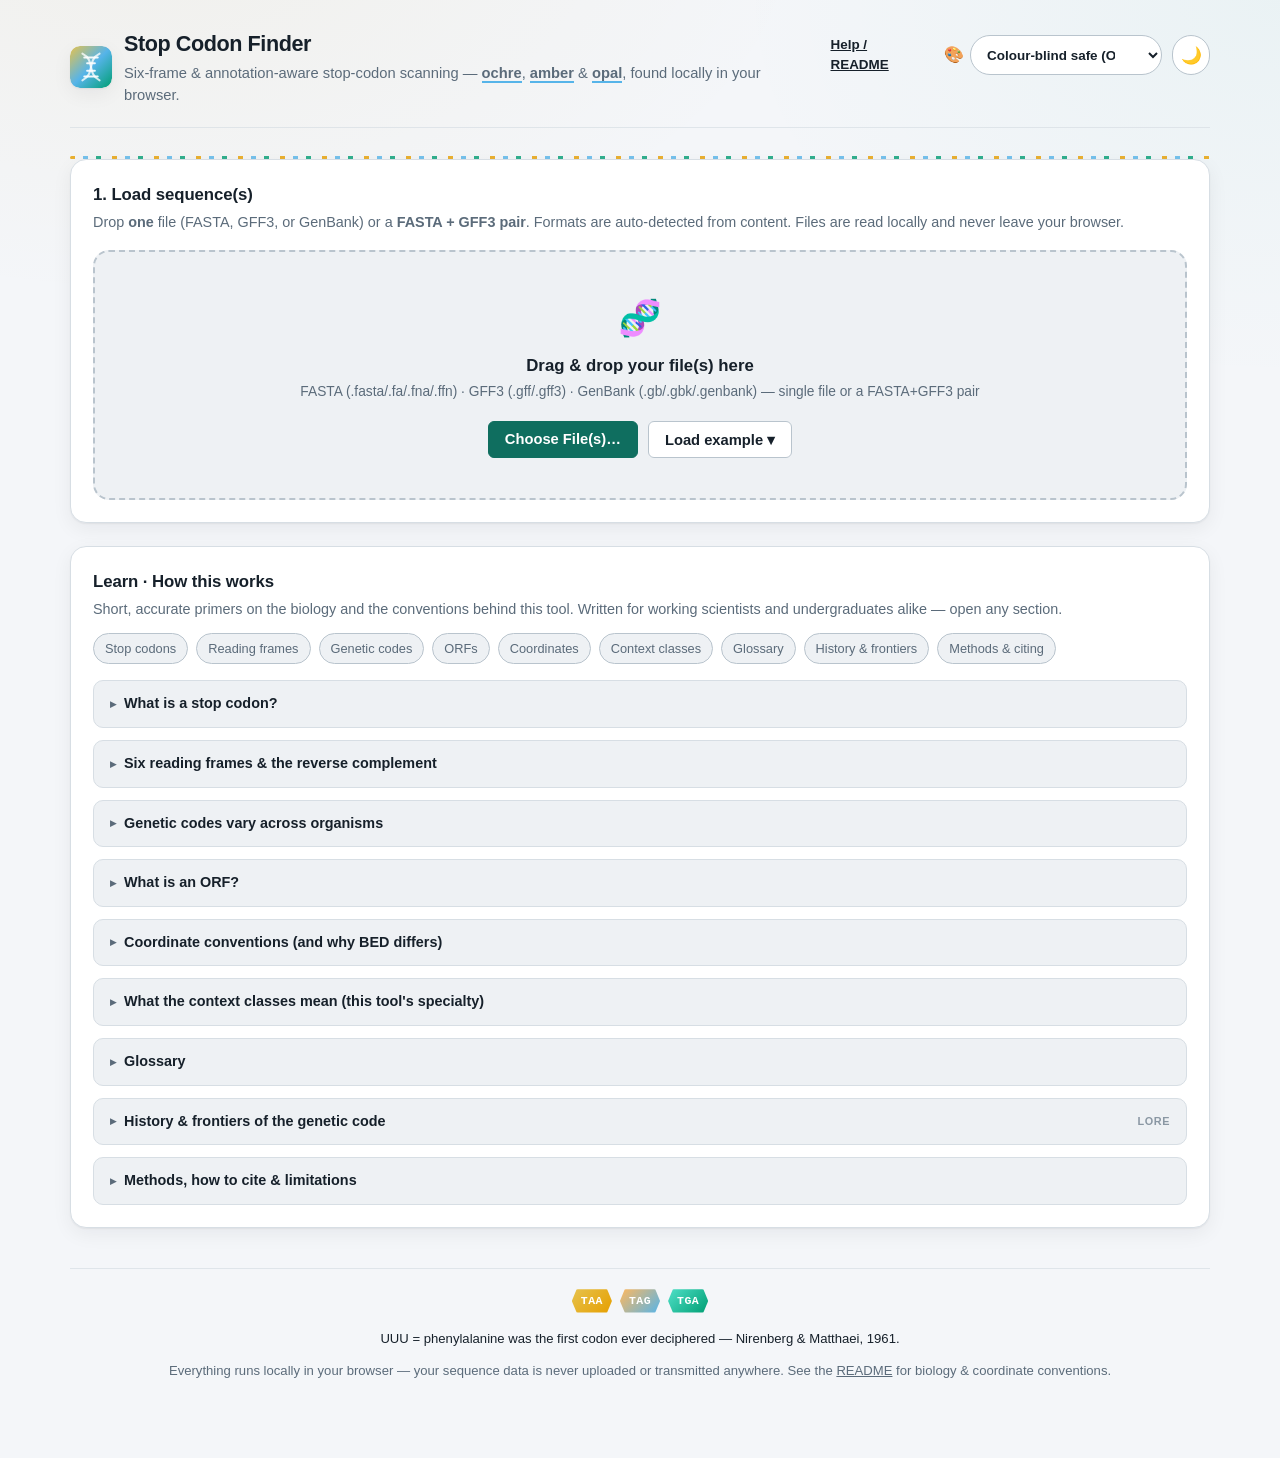
==== commit 124f0218: "UI vibe, distinct colour schemes, and more export formats - Visual identity: animated gem-helix hero" ====
--- a/index.html
+++ b/index.html
@@ -19,19 +19,47 @@
 
   <header class="app-header">
     <div class="brand">
-      <div class="brand-mark" aria-hidden="true">DNA</div>
+      <div class="brand-mark scf-anim" id="scf-helix" aria-hidden="true">
+        <svg viewBox="0 0 44 44" class="scf-helix-mark" role="img">
+          <defs>
+            <linearGradient id="scfGem" x1="0" y1="0" x2="1" y2="1">
+              <stop offset="0"   stop-color="var(--gem-ochre-hi)"/>
+              <stop offset=".5"  stop-color="var(--gem-amber)"/>
+              <stop offset="1"   stop-color="var(--gem-opal)"/>
+            </linearGradient>
+          </defs>
+          <rect x="0" y="0" width="44" height="44" rx="10" fill="url(#scfGem)"/>
+          <g class="scf-helix-spin" stroke="rgba(255,255,255,.9)" stroke-width="2.2" stroke-linecap="round">
+            <path d="M13 8 C 27 15, 17 29, 31 36" fill="none" opacity=".85"/>
+            <path d="M31 8 C 17 15, 27 29, 13 36" fill="none" opacity=".85"/>
+            <line x1="15" y1="12" x2="29" y2="12"/>
+            <line x1="18" y1="18" x2="26" y2="18"/>
+            <line x1="18" y1="26" x2="26" y2="26"/>
+            <line x1="15" y1="32" x2="29" y2="32"/>
+          </g>
+        </svg>
+      </div>
       <div>
         <h1>Stop Codon Finder</h1>
-        <p>Six-frame &amp; annotation-aware stop-codon scanning for FASTA, GFF3 &amp; GenBank &mdash; 100% in your browser</p>
+        <p>Six-frame &amp; annotation-aware stop-codon scanning &mdash; <em>ochre</em>, <em>amber</em> &amp; <em>opal</em>, found locally in your browser.</p>
       </div>
     </div>
     <div class="header-actions">
       <a class="btn btn-ghost btn-sm" href="README.md" target="_blank" rel="noopener">Help / README</a>
+      <div class="scheme-field">
+        <label for="scheme-select" class="scheme-label">
+          <span class="scheme-icon" aria-hidden="true">&#127912;</span>
+          <span class="visually-hidden">Codon colour scheme</span>
+        </label>
+        <select id="scheme-select" class="scheme-select" title="Codon colour scheme" aria-label="Codon colour scheme"></select>
+      </div>
       <button id="theme-toggle" class="icon-toggle" type="button" aria-pressed="false" aria-label="Toggle dark mode">
         <span id="theme-toggle-icon" aria-hidden="true">&#127769;</span>
       </button>
     </div>
   </header>
+
+  <div class="scf-codon-rule scf-anim" aria-hidden="true"></div>
 
   <main>
 
@@ -239,6 +267,11 @@
           </div>
         </div>
         <div class="legend" id="frame-legend"></div>
+        <div class="card-dl" role="group" aria-label="Download per-frame breakdown">
+          <span class="card-dl-label">Download table:</span>
+          <button id="frame-csv-btn" class="btn btn-sm" type="button" title="Per-frame counts as CSV">CSV</button>
+          <button id="frame-tsv-btn" class="btn btn-sm" type="button" title="Per-frame counts as TSV">TSV</button>
+        </div>
       </section>
 
       <section class="card" id="viz-card" aria-labelledby="viz-heading">
@@ -296,6 +329,11 @@
           </table>
         </div>
         <p id="genesummary-note" class="table-note"></p>
+        <div class="card-dl" role="group" aria-label="Download per-gene summary">
+          <span class="card-dl-label">Download table:</span>
+          <button id="gene-csv-btn" class="btn btn-sm" type="button" title="Per-gene summary as CSV">CSV</button>
+          <button id="gene-tsv-btn" class="btn btn-sm" type="button" title="Per-gene summary as TSV">TSV</button>
+        </div>
       </section>
 
       <section class="card" id="table-card" aria-labelledby="table-heading">
@@ -346,15 +384,21 @@
           <div class="spacer"></div>
           <div class="download-row">
             <button id="download-csv-btn" class="btn" type="button">CSV</button>
+            <button id="download-tsv-btn" class="btn" type="button" title="Tab-separated values (pastes cleanly into Excel / Google Sheets)">TSV</button>
             <button id="download-json-btn" class="btn" type="button">JSON</button>
+            <button id="download-md-btn" class="btn" type="button" title="GitHub-flavoured Markdown table">Markdown</button>
+            <button id="download-html-btn" class="btn btn-primary" type="button" title="Self-contained, printable HTML report: summary + tables + chart in one offline file">Report (HTML)</button>
             <button id="download-gff3-btn" class="btn" type="button" title="GFF3 (1-based inclusive; phase column 0, reading frame in a frame= attribute)">GFF3</button>
             <button id="download-bed-btn" class="btn" type="button" title="BED (0-based half-open; chromStart = start − 1)">BED</button>
             <label class="check bed9-check"><input type="checkbox" id="bed9-toggle"> color by codon (BED9)</label>
             <button id="download-fna-btn" class="btn" type="button" hidden title="Nucleotide FASTA of predicted ORFs / CDS">ORFs .fna</button>
             <button id="download-faa-btn" class="btn" type="button" hidden title="Translated protein FASTA (uses the selected genetic code)">Proteins .faa</button>
-          </div>
-        </div>
-        <p id="export-note" class="table-note">Downloads include every hit (filters affect the table only). Coordinates: CSV / JSON / GFF3 are <strong>1-based, inclusive</strong>; BED is <strong>0-based, half-open</strong> (chromStart = start&nbsp;&minus;&nbsp;1). Each hit keeps one stable ID across all formats.</p>
+            <span class="dl-sep" aria-hidden="true"></span>
+            <button id="copy-tsv-btn" class="btn btn-ghost btn-sm" type="button" title="Copy the full results table as TSV for pasting into a spreadsheet">Copy TSV</button>
+            <button id="copy-md-btn" class="btn btn-ghost btn-sm" type="button" title="Copy the full results table as a Markdown table">Copy Markdown</button>
+          </div>
+        </div>
+        <p id="export-note" class="table-note">Downloads include every hit (filters affect the table only). Coordinates: CSV / TSV / JSON / GFF3 / Markdown are <strong>1-based, inclusive</strong>; BED is <strong>0-based, half-open</strong> (chromStart = start&nbsp;&minus;&nbsp;1). Each hit keeps one stable ID across all formats. The HTML report bundles the summary, both tables and the key chart into one offline file.</p>
 
         <div id="codon-legend" class="legend codon-legend" role="list" aria-label="Stop codon colour key"></div>
 
@@ -381,6 +425,7 @@
         <a href="#learn-coords">Coordinates</a>
         <a href="#learn-context">Context classes</a>
         <a href="#learn-glossary">Glossary</a>
+        <a href="#learn-history">History &amp; frontiers</a>
         <a href="#learn-methods">Methods &amp; citing</a>
       </nav>
 
@@ -389,9 +434,12 @@
         <div class="disclosure-body">
           <p>A <strong>stop codon</strong> is a three-base codon that signals the ribosome to end translation instead of adding an amino acid. In the standard genetic code there are three:</p>
           <ul>
-            <li><code>TAA</code> &mdash; historically named <strong>ochre</strong></li>
-            <li><code>TAG</code> &mdash; <strong>amber</strong></li>
-            <li><code>TGA</code> &mdash; <strong>opal</strong> (also &ldquo;umber&rdquo;)</li>
+            <li><code>TAA</code> &mdash; historically named
+              <strong class="sci-note" tabindex="0" data-tip="The UAA stop codon; named after 'amber' to extend the colour-mineral theme. A lab in-joke, not chemistry.">ochre</strong></li>
+            <li><code>TAG</code> &mdash;
+              <strong class="sci-note" tabindex="0" data-tip="Nickname for the UAG stop codon: a pun on Caltech student Harris Bernstein, whose surname means 'amber' in German. Isolated by Epstein & Steinberg.">amber</strong></li>
+            <li><code>TGA</code> &mdash;
+              <strong class="sci-note" tabindex="0" data-tip="The UGA stop codon; the third 'colour' name, after amber and ochre.">opal</strong> (also &ldquo;umber&rdquo;)</li>
           </ul>
           <p>(DNA is shown with <code>T</code>; in mRNA these are <code>UAA</code>, <code>UAG</code>, <code>UGA</code>.) The classic ochre/amber/opal names apply <em>only</em> to these three &mdash; other stop codons in non-standard codes have no such name and are simply labelled &ldquo;stop&rdquo; here.</p>
           <p><strong>The stop set is not universal.</strong> Which codons stop depends on the organism's genetic code (see below). For example ciliates read <code>TAA</code>/<code>TAG</code> as glutamine (leaving <code>TGA</code> as the only stop), vertebrate mitochondria add <code>AGA</code>/<code>AGG</code> as stops, and some organisms use unusual stops such as <code>TCA</code> or <code>TTA</code>. This tool always derives the stop set from the selected NCBI table, never from a hard-coded TAA/TAG/TGA assumption.</p>
@@ -498,11 +546,60 @@
             <dt>Terminator</dt><dd>The stop codon that ends a CDS or ORF.</dd>
             <dt>Premature / internal stop</dt><dd>An in-frame stop before the annotated end of a CDS.</dd>
             <dt>Readthrough</dt><dd>Translation continuing past a stop codon, recoding it to an amino acid.</dd>
-            <dt>Selenocysteine (Sec) / Pyrrolysine (Pyl)</dt><dd>Amino acids inserted at recoded <code>TGA</code>/<code>TAG</code> codons, directed by context elements &mdash; not deducible from sequence alone.</dd>
+            <dt><span class="sci-note" tabindex="0" data-tip="The 21st amino acid: slipped in at a recoded TGA 'stop' via a special mRNA context signal. A stop that isn't.">Selenocysteine (Sec)</span> / <span class="sci-note" tabindex="0" data-tip="The 22nd amino acid: encoded by a recoded TAG 'stop' in certain microbes.">Pyrrolysine (Pyl)</span></dt><dd>Amino acids inserted at recoded <code>TGA</code>/<code>TAG</code> codons, directed by context elements &mdash; not deducible from sequence alone.</dd>
             <dt>Pseudogene</dt><dd>A gene-like sequence disrupted by mutations such as premature stops or frameshifts.</dd>
             <dt>GC content</dt><dd>The percentage of bases that are G or C.</dd>
             <dt>Ochre / amber / opal</dt><dd>Historical names for <code>TAA</code> / <code>TAG</code> / <code>TGA</code>.</dd>
             <dt>IUPAC ambiguity code</dt><dd>A letter standing for several possible bases (e.g. <code>R</code> = A or G, <code>N</code> = any).</dd>
+          </dl>
+        </div>
+      </details>
+
+      <details class="disclosure" id="learn-history">
+        <summary>History &amp; frontiers of the genetic code <span class="summary-tag">lore</span></summary>
+        <div class="disclosure-body">
+          <p>How three little codons got jewel names &mdash; and where the science is still moving.</p>
+          <dl class="glossary">
+            <dt>A code cracked in 1961</dt>
+            <dd>Marshall Nirenberg and Heinrich Matthaei fed a synthetic RNA of pure uracil
+              (poly&#8209;U) into a cell&#8209;free extract and got a protein of pure phenylalanine &mdash;
+              proving <code>UUU</code>&nbsp;=&nbsp;Phe and cracking the first &ldquo;word&rdquo; of the genetic code.</dd>
+            <dt>The dictionary, spelled out (1966&ndash;68)</dt>
+            <dd>By 1966 all 64 codons were assigned. Nirenberg, Har Gobind Khorana and Robert
+              Holley shared the 1968 Nobel Prize in Physiology or Medicine for deciphering the
+              code and its role in protein synthesis.</dd>
+            <dt>Three codons that say nothing</dt>
+            <dd>Francis Crick and Sydney Brenner established that the code is read in
+              non&#8209;overlapping triplets, and that three of them &mdash; <code>UAG</code>,
+              <code>UAA</code>, <code>UGA</code> &mdash; code for no amino acid. These
+              &ldquo;nonsense&rdquo; codons are the ribosome's full stops.</dd>
+            <dt>Why &ldquo;amber&rdquo;?</dt>
+            <dd>The stop codon <code>UAG</code> is nicknamed <strong>amber</strong> after Caltech
+              grad student Harris <strong>Bernstein</strong> &mdash; <em>Bernstein</em> is German
+              for amber &mdash; whose name Richard Epstein and Charles Steinberg immortalised when
+              they isolated the mutants. <strong>ochre</strong> (<code>UAA</code>) and
+              <strong>opal</strong> (<code>UGA</code>) were named later just to keep the colour
+              theme going. The names are lab in&#8209;jokes, not chemistry.</dd>
+            <dt>The code is &ldquo;universal&rdquo; &mdash; mostly</dt>
+            <dd>NCBI catalogues 30+ translation tables. Ciliates read <code>TAA</code>/<code>TAG</code>
+              as glutamine; many mitochondria read <code>TGA</code> as tryptophan. This tool derives
+              its stop set from the table you pick, never a hard&#8209;coded <code>TAA/TAG/TGA</code>.</dd>
+            <dt>The 21st &amp; 22nd amino acids</dt>
+            <dd>Cells can override a stop. <strong>Selenocysteine</strong> is inserted at a recoded
+              <code>UGA</code>; <strong>pyrrolysine</strong> at a recoded <code>UAG</code>. Both rely
+              on special mRNA signals and dedicated tRNAs &mdash; a stop that isn't, undetectable from
+              sequence alone.</dd>
+            <dt>Frontier: reading past a false stop</dt>
+            <dd>When a nonsense mutation creates a premature stop, disease can follow (some cystic
+              fibrosis and Duchenne muscular dystrophy cases). Readthrough approaches such as
+              ataluren (formerly PTC124) and engineered suppressor tRNAs aim to coax the ribosome
+              past the false stop &mdash; a representative strategy whose clinical efficacy remains
+              debated, not a settled cure.</dd>
+            <dt>Frontier: freeing up a codon</dt>
+            <dd>In 2019 Jason Chin's group at the MRC LMB built <em>Syn61</em>, an <em>E. coli</em>
+              with a chemically synthesised, recoded genome using only 61 codons. A 2021 successor,
+              <em>Syn61&Delta;3</em>, gave up a codon entirely &mdash; becoming virus&#8209;resistant
+              and opening a slot to encode new, non&#8209;natural amino acids.</dd>
           </dl>
         </div>
       </details>
@@ -537,7 +634,11 @@
 
   </main>
 
-  <footer>
+  <footer class="scf-footer">
+    <div class="scf-gems" aria-hidden="true">
+      <span class="scf-gem g1">TAA</span><span class="scf-gem g2">TAG</span><span class="scf-gem g3">TGA</span>
+    </div>
+    <p class="scf-fact" id="scf-fact" aria-live="off">The genetic code was fully deciphered by 1966.</p>
     <p>Everything runs locally in your browser &mdash; your sequence data is never uploaded or transmitted anywhere. See the <a href="README.md" target="_blank" rel="noopener">README</a> for biology &amp; coordinate conventions.</p>
   </footer>
 
@@ -553,6 +654,7 @@
 <script src="js/scanner.js"></script>
 <script src="js/annotate.js"></script>
 <script src="js/orf.js"></script>
+<script src="js/palettes.js"></script>
 <script src="js/report.js"></script>
 <script src="js/export.js"></script>
 <script src="js/viz.js"></script>
--- a/css/styles.css
+++ b/css/styles.css
@@ -16,12 +16,15 @@
   /* Ordered codon color ramp -- assigned to the active table's ordered stop
      list by INDEX (--codon-1 = first stop, etc.), never by codon name, so a
      codon never means two different colors. */
-  --codon-1: #b8860b; /* ochre  */
-  --codon-2: #e08a00; /* amber  */
-  --codon-3: #0f9e8f; /* opal   */
-  --codon-4: #5b6cc4; /* indigo */
-  --codon-5: #b5468b; /* magenta*/
-  --codon-6: #6c7a89; /* slate  */
+  /* Default = colour-blind-safe (Okabe–Ito). JS (palettes.js) overrides these
+     inline when another scheme is chosen; these values keep the default correct
+     with JS disabled and avoid any first-paint flash. */
+  --codon-1: #e69f00; /* orange         */
+  --codon-2: #56b4e9; /* sky blue       */
+  --codon-3: #009e73; /* bluish-green   */
+  --codon-4: #d55e00; /* vermillion     */
+  --codon-5: #0072b2; /* blue           */
+  --codon-6: #cc79a7; /* reddish-purple */
 
   /* Legacy aliases kept for any inline reference */
   --ochre: var(--codon-1);
@@ -33,12 +36,30 @@
      these are darkened to meet WCAG AA (>=4.5:1) on --bg-elevated (#fff), since
      the standard-stop hues (ochre/amber/opal) fail as small bold text on white.
      Overridden back to the bright hues in dark mode. */
-  --codon-1-ink: #8a6300;
-  --codon-2-ink: #9a5b00;
-  --codon-3-ink: #0b6f64;
-  --codon-4-ink: #4a58ab;
-  --codon-5-ink: #9c3874;
-  --codon-6-ink: #566470;
+  --codon-1-ink: #946200;
+  --codon-2-ink: #1f6f9e;
+  --codon-3-ink: #00785a;
+  --codon-4-ink: #b34a00;
+  --codon-5-ink: #0067a3;
+  --codon-6-ink: #a24c7e;
+
+  /* --- Gemstone identity (decorative fills/borders/gradients ONLY) --------- */
+  --gem-ochre: var(--codon-1);          /* TAA */
+  --gem-amber: var(--codon-2);          /* TAG */
+  --gem-opal:  var(--codon-3);          /* TGA */
+  /* faceted highlight tints for gem gradients (fixed, read fine in both themes
+     because they only ever sit under other decoration, never behind text) */
+  --gem-ochre-hi: #e6c24d;
+  --gem-amber-hi: #ffb85e;
+  --gem-opal-hi:  #4fe0c8;
+
+  /* warm paper wash for the page body (very low alpha; cards stay opaque) */
+  --paper-glow-a: rgba(184,134,11,0.055);   /* ochre glow, top-left  */
+  --paper-glow-b: rgba(15,158,143,0.045);   /* opal glow, top-right  */
+  --paper-grain:  rgba(120,110,90,0.020);   /* faint tactile grain   */
+
+  /* hairline "gel" divider tint */
+  --rule-fade: color-mix(in srgb, var(--border) 70%, transparent);
 
   --strand-plus: #2563eb;
   --strand-minus: #a855f7;
@@ -86,12 +107,12 @@
 }
 
 :root[data-theme="dark"] {
-  --codon-1: #d8a938;
-  --codon-2: #f0a844;
-  --codon-3: #35d0b6;
-  --codon-4: #8fa0e8;
-  --codon-5: #e07ac0;
-  --codon-6: #9aa7b4;
+  --codon-1: #f0a830;
+  --codon-2: #6bc0f0;
+  --codon-3: #2fc79a;
+  --codon-4: #f0813c;
+  --codon-5: #4aa8e6;
+  --codon-6: #e39bc4;
 
   /* On the dark card the bright hues already pass AA, so the pill ink IS the
      chart hue. */
@@ -102,6 +123,11 @@
   --codon-5-ink: var(--codon-5);
   --codon-6-ink: var(--codon-6);
   --strand-minus-ink: var(--strand-minus);
+
+  /* warmer paper wash for dark theme (decorative, non-text) */
+  --paper-glow-a: rgba(216,169,56,0.045);
+  --paper-glow-b: rgba(53,208,182,0.040);
+  --paper-grain:  rgba(180,190,200,0.022);
 
   --ctx-terminator: #52d59a;
   --ctx-terminator-bg: rgba(82, 213, 154, 0.16);
@@ -143,12 +169,12 @@
 
 @media (prefers-color-scheme: dark) {
   :root:not([data-theme="light"]) {
-    --codon-1: #d8a938;
-    --codon-2: #f0a844;
-    --codon-3: #35d0b6;
-    --codon-4: #8fa0e8;
-    --codon-5: #e07ac0;
-    --codon-6: #9aa7b4;
+    --codon-1: #f0a830;
+    --codon-2: #6bc0f0;
+    --codon-3: #2fc79a;
+    --codon-4: #f0813c;
+    --codon-5: #4aa8e6;
+    --codon-6: #e39bc4;
 
     --codon-1-ink: var(--codon-1);
     --codon-2-ink: var(--codon-2);
@@ -157,6 +183,11 @@
     --codon-5-ink: var(--codon-5);
     --codon-6-ink: var(--codon-6);
     --strand-minus-ink: var(--strand-minus);
+
+    /* warmer paper wash for dark theme (decorative, non-text) */
+    --paper-glow-a: rgba(216,169,56,0.045);
+    --paper-glow-b: rgba(53,208,182,0.040);
+    --paper-grain:  rgba(180,190,200,0.022);
 
     --ctx-terminator: #52d59a;
     --ctx-terminator-bg: rgba(82, 213, 154, 0.16);
@@ -201,11 +232,19 @@
 html, body { margin: 0; padding: 0; }
 
 body {
-  background: var(--bg);
+  background-color: var(--bg);
+  background-image:
+    radial-gradient(1100px 620px at 12% -8%,  var(--paper-glow-a), transparent 60%),
+    radial-gradient(1000px 700px at 100% 0%,  var(--paper-glow-b), transparent 55%),
+    radial-gradient(var(--paper-grain) 0.5px, transparent 0.5px);
+  background-size: auto, auto, 22px 22px;   /* 3rd layer = faint dot grain */
+  background-attachment: fixed, fixed, fixed;
   color: var(--text);
   font-family: var(--font-sans);
   line-height: 1.5;
   -webkit-font-smoothing: antialiased;
+  font-feature-settings: "kern" 1, "liga" 1, "calt" 1;
+  text-rendering: optimizeLegibility;
   transition: background-color 0.15s ease, color 0.15s ease;
 }
 
@@ -235,7 +274,7 @@
   justify-content: space-between;
   gap: 16px;
   padding: 28px 0 20px;
-  border-bottom: 1px solid var(--border);
+  border-bottom: 1px solid var(--rule-fade);
   margin-bottom: 28px;
 }
 
@@ -244,14 +283,19 @@
 .brand-mark {
   width: 42px; height: 42px;
   border-radius: var(--radius-md);
-  background: linear-gradient(135deg, var(--codon-1), var(--codon-2) 50%, var(--codon-3));
+  background: none;                 /* override the old gradient box */
+  overflow: hidden;
   display: flex; align-items: center; justify-content: center;
   color: #fff; font-weight: 700; font-size: 1rem;
   box-shadow: var(--shadow); flex: none;
 }
 
-.brand h1 { font-size: 1.35rem; margin: 0; letter-spacing: -0.01em; }
+.brand h1 { font-size: 1.35rem; margin: 0; letter-spacing: -0.02em; }
 .brand p { margin: 2px 0 0; color: var(--text-muted); font-size: 0.92rem; }
+.brand p em {                       /* gemstone words in tagline (decorative underline) */
+  font-style: normal; font-weight: 600;
+  border-bottom: 2px solid var(--gem-amber);
+}
 
 .header-actions { display: flex; align-items: center; gap: 10px; }
 
@@ -263,11 +307,17 @@
   border-radius: var(--radius-lg);
   padding: 22px;
   box-shadow: var(--shadow);
+  transition: transform .18s ease, box-shadow .18s ease, border-color .12s ease;
+  will-change: transform;
+}
+section.card:hover {
+  transform: translateY(-2px);
+  box-shadow: 0 2px 4px rgba(16,24,32,.06), 0 14px 34px rgba(16,24,32,.10);
 }
 
 #results-section { display: flex; flex-direction: column; gap: 24px; }
 
-h2 { margin: 0 0 4px; font-size: 1.05rem; }
+h2 { margin: 0 0 4px; font-size: 1.05rem; letter-spacing: -0.005em; }
 
 .section-intro { color: var(--text-muted); font-size: 0.9rem; margin: 0 0 16px; }
 
@@ -320,6 +370,25 @@
   color: var(--text); font-size: 1.05rem;
 }
 .icon-toggle:hover { border-color: var(--accent); }
+
+/* Codon colour-scheme selector (header, beside the theme toggle) */
+.scheme-field { display: inline-flex; align-items: center; gap: 6px; }
+.scheme-label {
+  display: inline-flex; align-items: center; justify-content: center;
+  color: var(--text-muted); font-size: 1rem; line-height: 1;
+}
+.scheme-select {
+  height: 40px;
+  padding: 0 30px 0 12px;
+  border-radius: 999px;
+  border: 1px solid var(--border-strong);
+  background: var(--bg-elevated);
+  color: var(--text);
+  font: inherit; font-size: 0.84rem; font-weight: 600;
+  cursor: pointer;
+  max-width: 12rem;
+}
+.scheme-select:hover { border-color: var(--accent); }
 
 /* --------------------------- Dropdown menu ------------------------------- */
 
@@ -567,7 +636,17 @@
   height: 100%; width: 0%;
   background: linear-gradient(90deg, var(--codon-1), var(--codon-2), var(--codon-3));
   transition: width 0.18s ease;
-}
+  position: relative; overflow: hidden;
+}
+/* travelling "gel" scan band on the determinate fill */
+.progress-fill::after {
+  content: ""; position: absolute; inset: 0;
+  background: linear-gradient(90deg, transparent, rgba(255,255,255,.45), transparent);
+  transform: translateX(-100%);
+  animation: scfScan 1.4s ease-in-out infinite;
+}
+@keyframes scfScan { to { transform: translateX(100%); } }
+html[data-scf-paused] .progress-fill::after { animation-play-state: paused; }
 .progress-track.indeterminate .progress-fill {
   width: 40% !important;
   background: linear-gradient(90deg, transparent, var(--accent), transparent);
@@ -601,7 +680,12 @@
   border: 1px solid var(--border);
   border-radius: var(--radius-md);
   padding: 14px 16px;
-}
+  transition: transform .16s ease, box-shadow .16s ease;
+}
+.stat-card:hover { transform: translateY(-2px); box-shadow: var(--shadow); }
+.stat-card.accent-1:hover { box-shadow: -3px 0 0 -1px var(--gem-ochre), var(--shadow); }
+.stat-card.accent-2:hover { box-shadow: -3px 0 0 -1px var(--gem-amber), var(--shadow); }
+.stat-card.accent-3:hover { box-shadow: -3px 0 0 -1px var(--gem-opal),  var(--shadow); }
 .stat-card.hero {
   grid-column: span 2;
   background: linear-gradient(135deg, var(--accent-bg), transparent);
@@ -624,6 +708,17 @@
 .stat-card.strand-plus { border-left: 4px solid var(--strand-plus); }
 .stat-card.strand-minus { border-left: 4px solid var(--strand-minus); }
 
+/* Faceted "jewel" corner accent on the three gemstone stat cards (decorative). */
+.stat-card.accent-1, .stat-card.accent-2, .stat-card.accent-3 { position: relative; overflow: hidden; }
+.stat-card.accent-1::after, .stat-card.accent-2::after, .stat-card.accent-3::after {
+  content: ""; position: absolute; top: -10px; right: -10px;
+  width: 34px; height: 34px; border-radius: 6px; transform: rotate(45deg);
+  opacity: .22; pointer-events: none;
+}
+.stat-card.accent-1::after { background: conic-gradient(from 45deg, var(--gem-ochre-hi), var(--gem-ochre), var(--gem-ochre-hi)); }
+.stat-card.accent-2::after { background: conic-gradient(from 45deg, var(--gem-amber-hi), var(--gem-amber), var(--gem-amber-hi)); }
+.stat-card.accent-3::after { background: conic-gradient(from 45deg, var(--gem-opal-hi),  var(--gem-opal),  var(--gem-opal-hi)); }
+
 /* ------------------------------- Frame chart ------------------------------ */
 
 .frame-chart-wrap { display: flex; gap: 24px; flex-wrap: wrap; align-items: flex-start; }
@@ -636,6 +731,11 @@
 .codon-legend-label { font-weight: 600; color: var(--text-muted); }
 .codon-legend-item { display: inline-flex; align-items: center; gap: 6px; }
 .codon-legend-name { color: var(--text-muted); }
+/* faint faceted fill behind the (still --codon-ink) legend pill text */
+.codon-legend .codon-pill {
+  position: relative;
+  background: linear-gradient(135deg, color-mix(in srgb, currentColor 8%, transparent), transparent);
+}
 
 /* --------------------------------- Tables --------------------------------- */
 
@@ -733,6 +833,13 @@
 .download-row { display: flex; gap: 8px; flex-wrap: wrap; align-items: center; }
 .bed9-check { display: inline-flex; align-items: center; gap: 5px; font-size: 0.8rem; color: var(--text-muted); white-space: nowrap; }
 .bed9-check input { margin: 0; }
+/* Visual divider between the file-format buttons and the copy-to-clipboard
+   actions in the results download row. Collapses when the row wraps. */
+.dl-sep { width: 1px; align-self: stretch; min-height: 24px; background: var(--border); margin: 0 2px; }
+
+/* Small per-table download controls on the frame / gene cards. */
+.card-dl { display: flex; gap: 8px; flex-wrap: wrap; align-items: center; margin-top: 14px; }
+.card-dl-label { font-size: 0.8rem; color: var(--text-muted); }
 
 /* -------------------------- Visualizations (genome map) -------------------- */
 
@@ -771,12 +878,27 @@
 
 /* --------------------------------- Footer ---------------------------------- */
 
-footer {
+footer, .scf-footer {
   margin-top: 40px; padding-top: 20px;
-  border-top: 1px solid var(--border);
+  border-top: 1px solid var(--rule-fade);
   color: var(--text-muted); font-size: 0.82rem; text-align: center;
 }
-footer a { color: inherit; text-decoration: underline; }
+footer a, .scf-footer a { color: inherit; text-decoration: underline; }
+
+.scf-gems { display: inline-flex; gap: 8px; margin-bottom: 10px; }
+.scf-gem {
+  font-family: var(--font-mono); font-size: .72rem; font-weight: 700; letter-spacing: .04em;
+  padding: 3px 9px; border-radius: 6px; color: #fff;
+  clip-path: polygon(12% 0,88% 0,100% 50%,88% 100%,12% 100%,0 50%);  /* faceted gem */
+}
+.scf-gem.g1 { background: linear-gradient(135deg,var(--gem-ochre-hi),var(--gem-ochre)); }
+.scf-gem.g2 { background: linear-gradient(135deg,var(--gem-amber-hi),var(--gem-amber)); }
+.scf-gem.g3 { background: linear-gradient(135deg,var(--gem-opal-hi), var(--gem-opal));  }
+.scf-fact {
+  min-height: 1.2em; margin: 6px 0 10px; color: var(--text); font-weight: 500;
+  transition: opacity .5s ease;
+}
+@media (prefers-reduced-motion: reduce) { .scf-fact { transition: none; } }
 
 /* --------------------------------- Responsive ------------------------------ */
 
@@ -798,7 +920,113 @@
   * { transition: none !important; }
   .progress-track.indeterminate .progress-fill { animation: none; width: 100% !important; opacity: 0.5; }
   tr.row-flash > td { animation: none !important; }
-}
+  /* --- scf polish layer: neutralize every decorative animation --- */
+  .scf-helix-spin { animation: none; transform: scaleX(1); opacity: .9; }
+  .scf-codon-rule::before { animation: none; transform: none; }
+  .progress-fill::after { animation: none; opacity: 0; }
+  .scf-helix.scf-pop .scf-helix-spin { animation: none; }
+  section.card:hover, .stat-card:hover { transform: none; }
+  #results-section:not([hidden]) > * { animation: none; }
+}
+
+/* Global animation kill-switch: paused when the tab is hidden (JS toggles the
+   data-scf-paused attribute on <html>). */
+html[data-scf-paused] .scf-anim,
+html[data-scf-paused] .scf-anim *,
+html[data-scf-paused] .scf-codon-rule::before { animation-play-state: paused !important; }
+
+/* ==========================================================================
+   scf polish layer -- living hero, gem identity, entrance motion, footnotes
+   ========================================================================== */
+
+/* --- Gem-helix hero mark ------------------------------------------------- */
+.scf-helix-mark { width: 100%; height: 100%; display: block; }
+.scf-helix-spin {
+  transform-origin: 22px 22px;
+  animation: scfHelix 9s ease-in-out infinite;
+}
+@keyframes scfHelix {
+  0%,100% { transform: scaleX(1);    opacity: .85; }
+  50%     { transform: scaleX(.18);  opacity: 1;   }  /* edge-on view of a turning helix */
+}
+#scf-helix { cursor: pointer; }
+
+/* one-shot "base-pair pop" easter egg on click */
+.scf-helix.scf-pop .scf-helix-spin { animation: scfPop .6s ease; }
+@keyframes scfPop {
+  0% { transform: scaleX(1); } 30% { transform: scaleX(1.15) rotate(-3deg); }
+  60% { transform: scaleX(.4); } 100% { transform: scaleX(1); }
+}
+
+/* --- Codon-ribbon rule: drifting gemstone ticks -------------------------- */
+/* The drift is carried on a ::before layer via transform (GPU-compositable,
+   no per-frame repaint) rather than animating background-position. The layer
+   overhangs by one 42px period on each side and slides exactly one period, so
+   the motion is seamless while the host element is clipped to the pill shape. */
+.scf-codon-rule {
+  height: 3px; margin: 14px 0 0; border-radius: 999px;
+  position: relative; overflow: hidden; opacity: .8;
+}
+.scf-codon-rule::before {
+  content: ""; position: absolute; top: 0; bottom: 0; left: -42px; right: -42px;
+  background: repeating-linear-gradient(90deg,
+    var(--gem-ochre) 0 5px, transparent 5px 13px,
+    var(--gem-amber) 13px 18px, transparent 18px 26px,
+    var(--gem-opal)  26px 31px, transparent 31px 42px);
+  background-size: 42px 100%;
+  will-change: transform;
+  animation: scfDrift 24s linear infinite;   /* seamless: 42px period */
+}
+@keyframes scfDrift { to { transform: translateX(42px); } }
+
+/* --- Results entrance: staggered rise on reveal -------------------------- */
+#results-section:not([hidden]) > * {
+  animation: scfRise .42s cubic-bezier(.22,.61,.36,1) both;
+}
+#results-section:not([hidden]) > :nth-child(1) { animation-delay: .00s; }
+#results-section:not([hidden]) > :nth-child(2) { animation-delay: .06s; }
+#results-section:not([hidden]) > :nth-child(3) { animation-delay: .12s; }
+#results-section:not([hidden]) > :nth-child(4) { animation-delay: .18s; }
+#results-section:not([hidden]) > :nth-child(n+5){ animation-delay: .22s; }
+@keyframes scfRise { from { opacity: 0; transform: translateY(10px); } to { opacity: 1; transform: none; } }
+
+/* --- Sci footnote: dotted "hover word" reusing the .help tooltip bubble --- */
+.sci-note {
+  border-bottom: 1px dotted var(--text-faint);
+  cursor: help; position: relative; outline: none;
+}
+.sci-note:focus-visible { outline: 3px solid var(--focus-ring); outline-offset: 2px; }
+.sci-note[data-tip]::after {
+  content: attr(data-tip);
+  position: absolute; bottom: calc(100% + 8px); left: 50%;
+  transform: translateX(-50%);
+  width: max-content; max-width: 260px;
+  background: var(--text); color: var(--bg-elevated);
+  padding: 7px 10px; border-radius: var(--radius-sm);
+  font-size: 0.76rem; font-weight: 500; line-height: 1.4;
+  text-transform: none; letter-spacing: normal;
+  white-space: normal; text-align: left;
+  box-shadow: var(--shadow); z-index: 40;
+  opacity: 0; visibility: hidden; pointer-events: none;
+  transition: opacity 0.12s ease;
+}
+.sci-note[data-tip]::before {
+  content: ""; position: absolute; bottom: calc(100% + 3px); left: 50%;
+  transform: translateX(-50%);
+  border: 5px solid transparent; border-top-color: var(--text);
+  opacity: 0; visibility: hidden; z-index: 40;
+  transition: opacity 0.12s ease;
+}
+.sci-note[data-tip]:hover::after, .sci-note[data-tip]:focus-visible::after,
+.sci-note[data-tip]:hover::before, .sci-note[data-tip]:focus-visible::before {
+  opacity: 1; visibility: visible;
+}
+
+/* --- Typography refinements (system fonts only) -------------------------- */
+.stat-label, .pm-label, thead th, .slot-tag { font-feature-settings: "tnum" 0; }
+.stat-value, .pm-val, .progress-percent, td, .def-table td { font-variant-numeric: tabular-nums; }
+code, .codon-pill, .strand-pill, .gene-chip, .example-box { font-feature-settings: "zero" 1, "tnum" 1; }
+.disclosure-body p, .section-intro { line-height: 1.6; }
 
 /* ==========================================================================
    Teaching-grade UI: help icons/tooltips, disclosures, nudges, explainers,
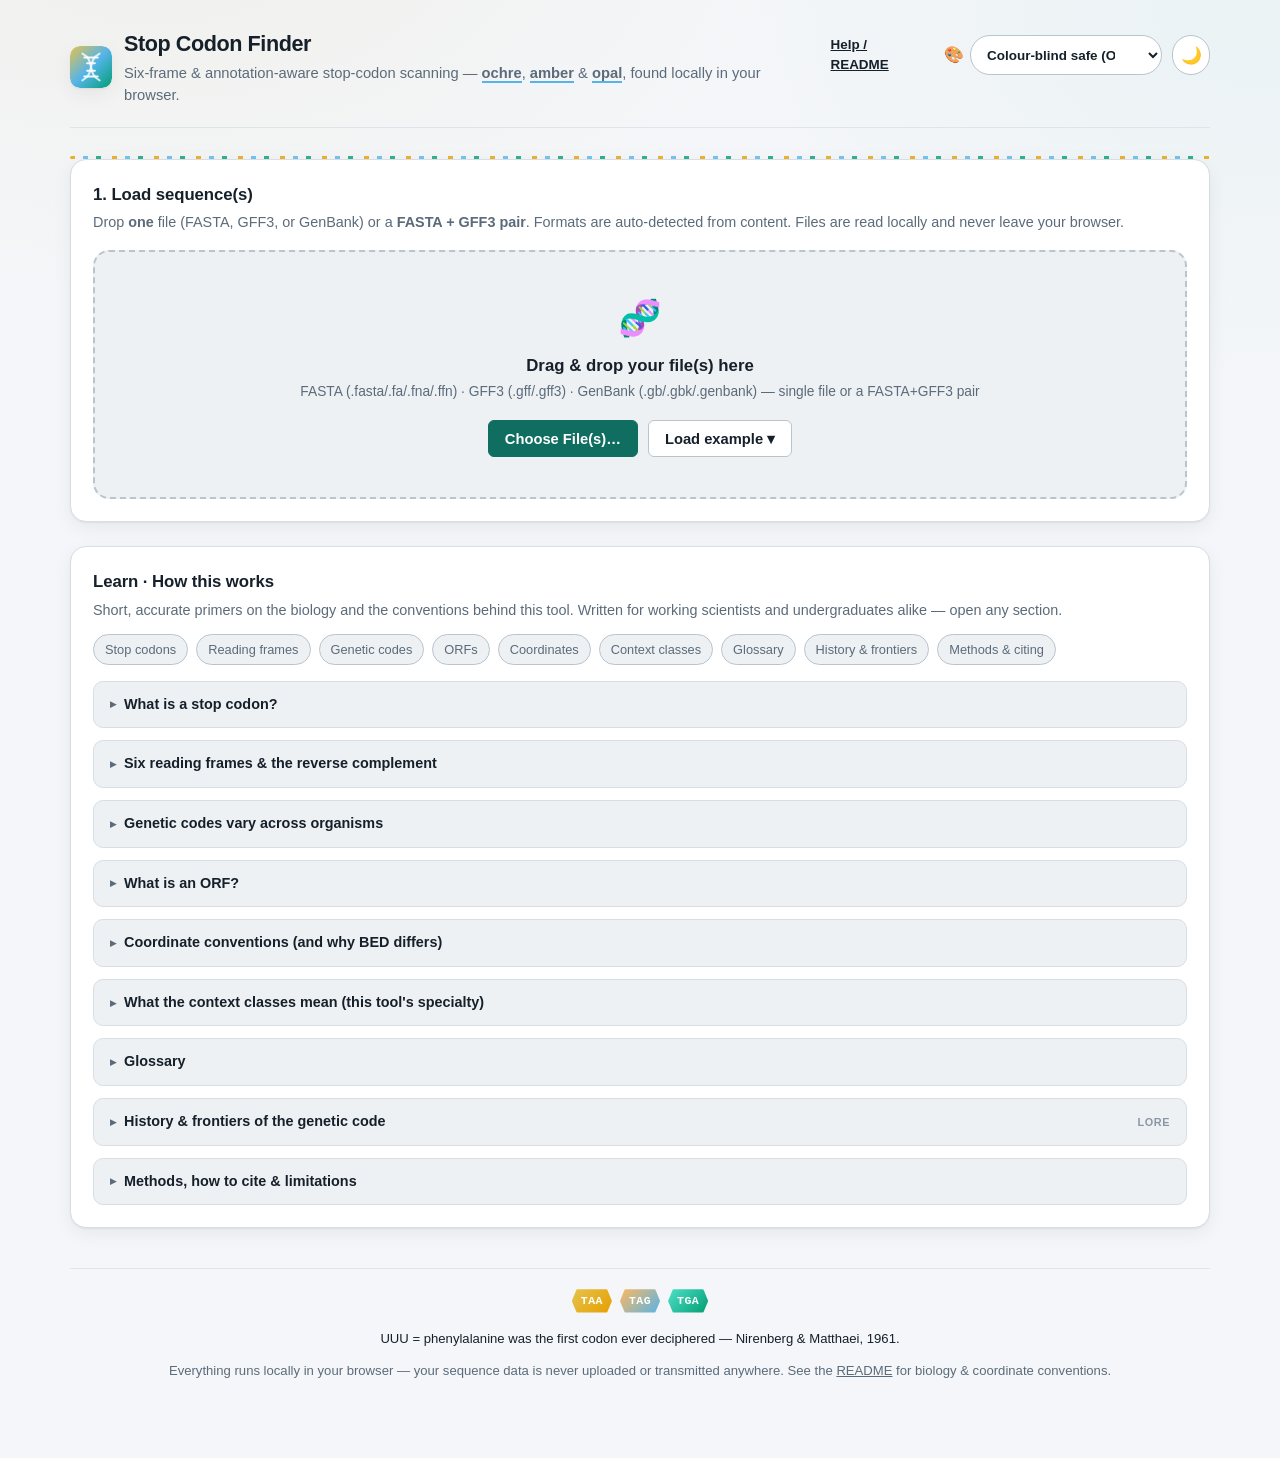
==== commit bcd87f15: "Add a simple "Stop codon totals" bar chart One horizontal bar per stop-codon type with its total cou" ====
--- a/index.html
+++ b/index.html
@@ -253,6 +253,12 @@
         <div id="stat-grid" class="stat-grid"></div>
       </section>
 
+      <section class="card" id="totals-card" aria-labelledby="totals-heading">
+        <h2 id="totals-heading">Stop codon totals</h2>
+        <p class="section-intro">How many of each stop codon are present, counted across the whole genome (all six reading frames).</p>
+        <div id="totals-chart" class="totals-chart" role="img" aria-label="Bar chart of the total count of each stop codon type"></div>
+      </section>
+
       <section class="card" id="frame-card" aria-labelledby="frame-heading">
         <h2 id="frame-heading">Per-frame breakdown<span class="help" tabindex="0" role="note" aria-label="Per-frame help" data-tip="A reading frame is one of three ways to group bases into codons on each strand. +1/+2/+3 read the forward strand starting at base 1/2/3; -1/-2/-3 read the reverse-complement strand. Bars are stacked by codon type.">?</span></h2>
         <p class="section-intro">Stop-codon counts across all six reading frames (forward +1/+2/+3, reverse &minus;1/&minus;2/&minus;3), stacked by codon type.</p>
@@ -388,6 +394,8 @@
             <button id="download-json-btn" class="btn" type="button">JSON</button>
             <button id="download-md-btn" class="btn" type="button" title="GitHub-flavoured Markdown table">Markdown</button>
             <button id="download-html-btn" class="btn btn-primary" type="button" title="Self-contained, printable HTML report: summary + tables + chart in one offline file">Report (HTML)</button>
+            <button id="download-xlsx-btn" class="btn" type="button" title="Native Excel workbook (.xlsx): Summary, Stop codons, Per-gene and Per-frame sheets">Excel (.xlsx)</button>
+            <button id="download-txt-btn" class="btn" type="button" title="Human-readable plain-text summary report (opens in Notepad)">Text (.txt)</button>
             <button id="download-gff3-btn" class="btn" type="button" title="GFF3 (1-based inclusive; phase column 0, reading frame in a frame= attribute)">GFF3</button>
             <button id="download-bed-btn" class="btn" type="button" title="BED (0-based half-open; chromStart = start − 1)">BED</button>
             <label class="check bed9-check"><input type="checkbox" id="bed9-toggle"> color by codon (BED9)</label>
@@ -656,6 +664,7 @@
 <script src="js/orf.js"></script>
 <script src="js/palettes.js"></script>
 <script src="js/report.js"></script>
+<script src="js/xlsx.js"></script>
 <script src="js/export.js"></script>
 <script src="js/viz.js"></script>
 <script src="js/progress.js"></script>
--- a/css/styles.css
+++ b/css/styles.css
@@ -308,11 +308,19 @@
   padding: 22px;
   box-shadow: var(--shadow);
   transition: transform .18s ease, box-shadow .18s ease, border-color .12s ease;
-  will-change: transform;
 }
 section.card:hover {
   transform: translateY(-2px);
   box-shadow: 0 2px 4px rgba(16,24,32,.06), 0 14px 34px rgba(16,24,32,.10);
+}
+/* When a card holds an OPEN custom dropdown (e.g. "Load example"), lift the
+   whole card above later sections so the menu is never covered. The hover-lift
+   transform above turns each card into a stacking context, which would
+   otherwise trap the menu's z-index inside the card. */
+section.card.menu-open,
+section.card:has(.menu-list:not([hidden])) {
+  position: relative;
+  z-index: 30;
 }
 
 #results-section { display: flex; flex-direction: column; gap: 24px; }
@@ -731,6 +739,8 @@
 .codon-legend-label { font-weight: 600; color: var(--text-muted); }
 .codon-legend-item { display: inline-flex; align-items: center; gap: 6px; }
 .codon-legend-name { color: var(--text-muted); }
+.totals-chart { max-width: 600px; }
+.totals-chart svg { display: block; width: 100%; height: auto; }
 /* faint faceted fill behind the (still --codon-ink) legend pill text */
 .codon-legend .codon-pill {
   position: relative;
